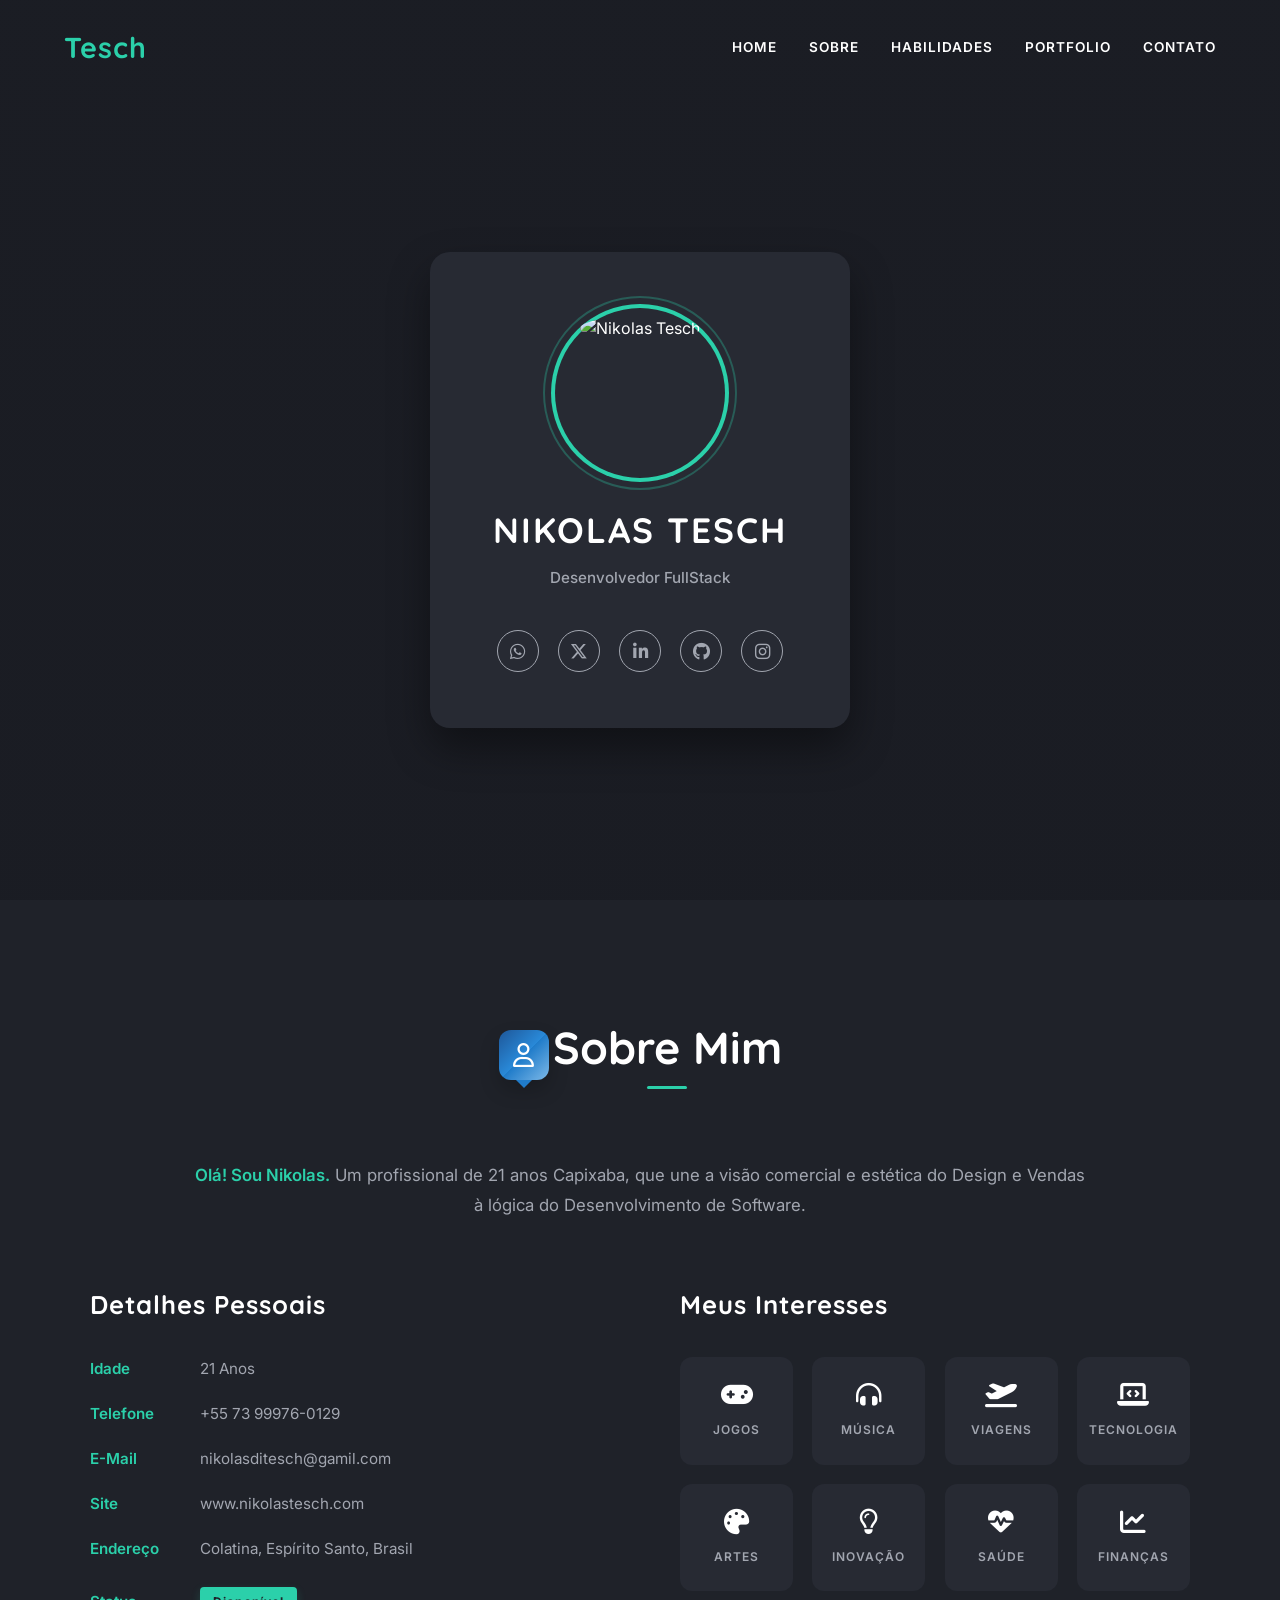
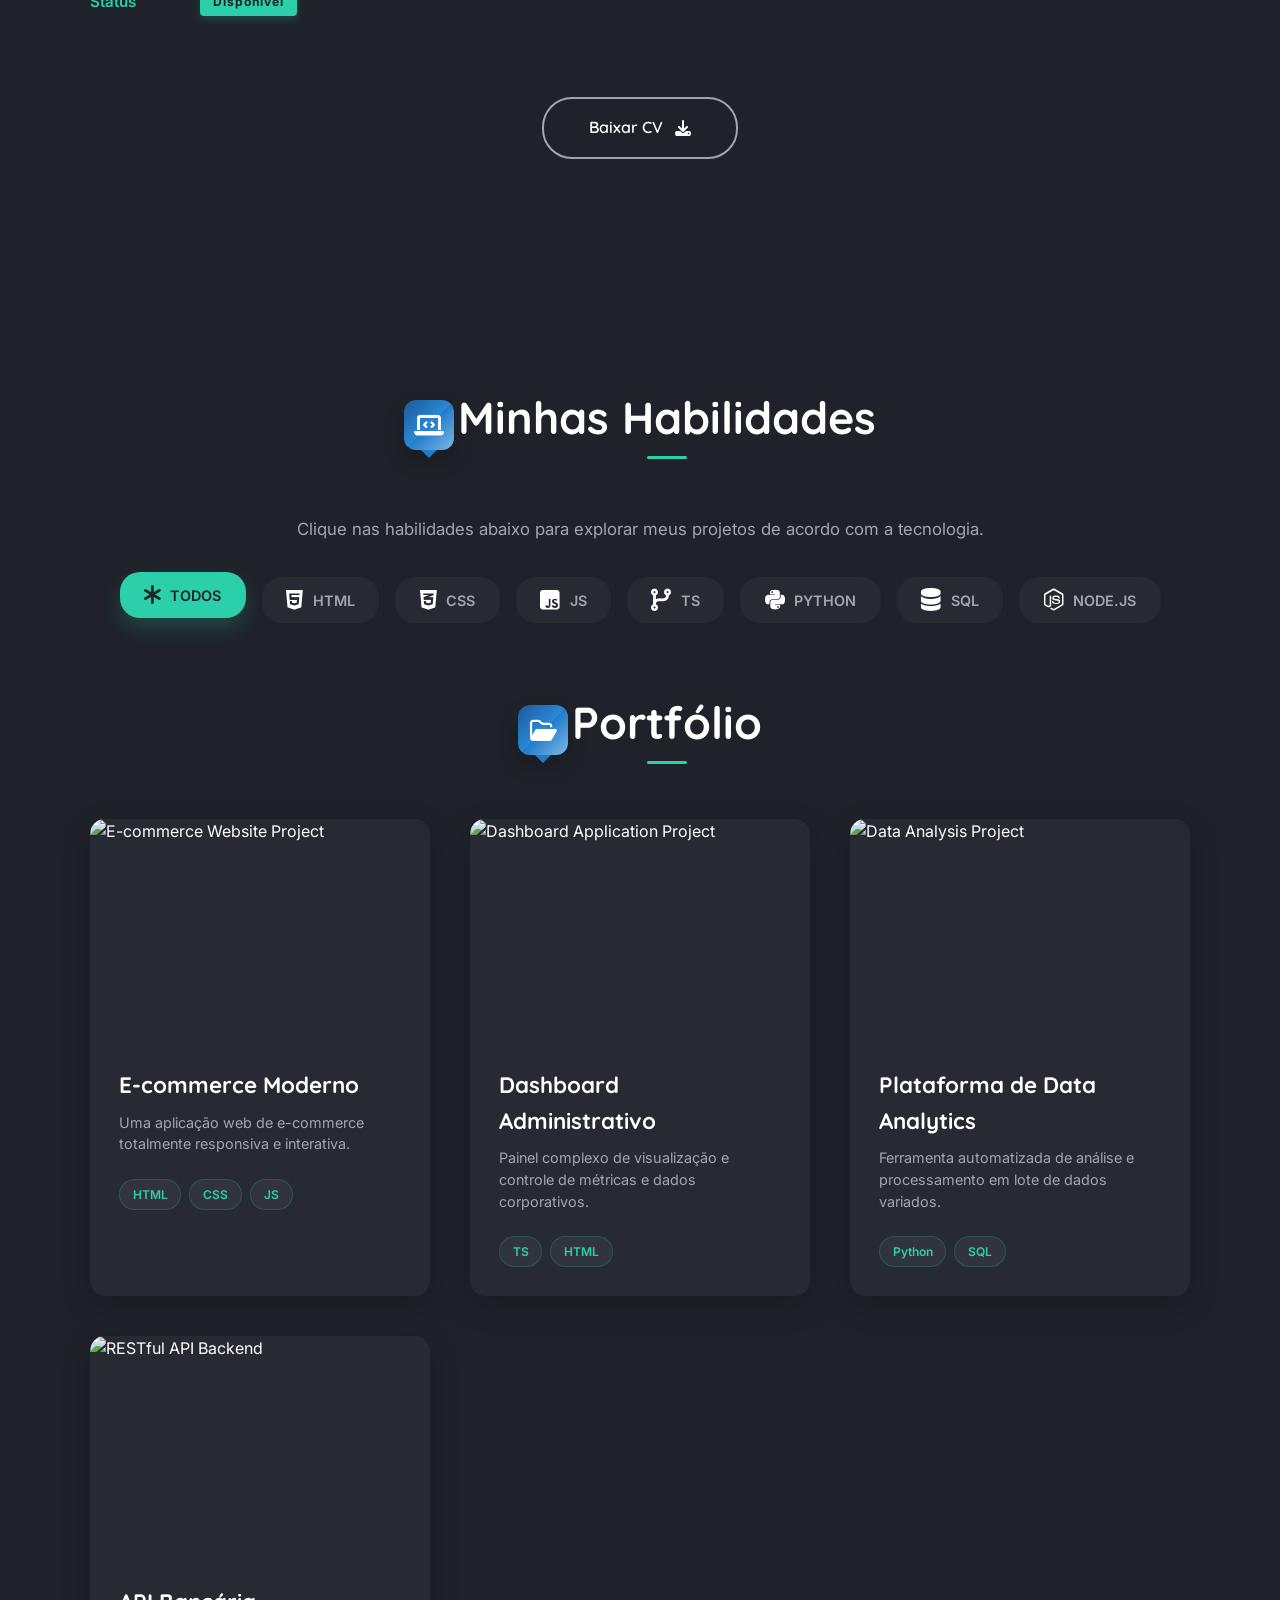
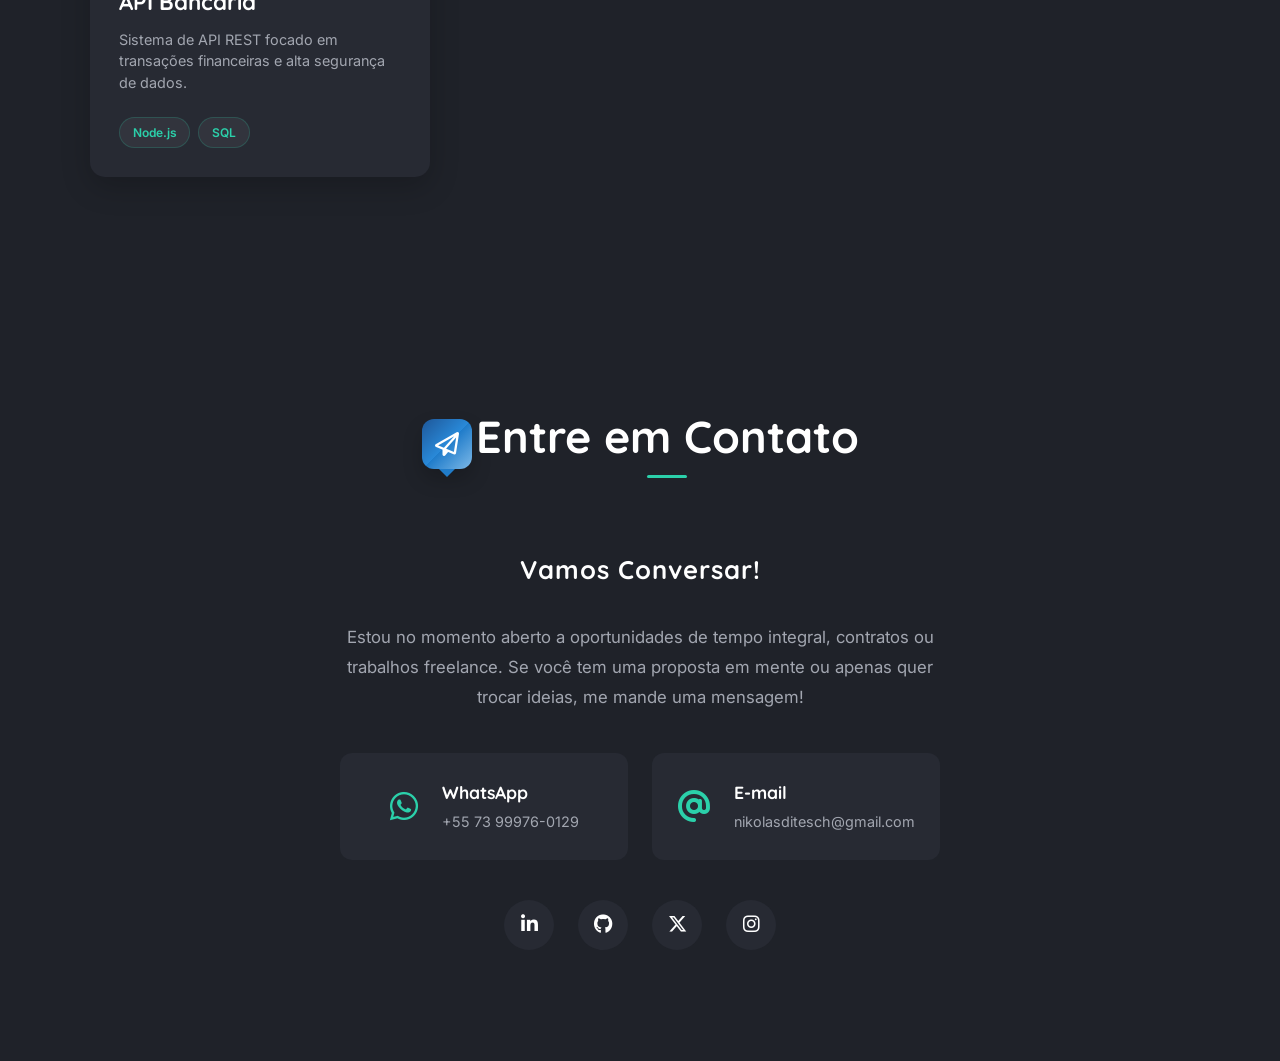
==== index.html @ c227c8dc "Add files via upload" ====
<!DOCTYPE html>
<html lang="pt-BR">
<head>
    <meta charset="UTF-8">
    <meta name="viewport" content="width=device-width, initial-scale=1.0">
    <meta name="description" content="Nikolas Tesch - Desenvolvedor FullStack. Explore meu portfólio, habilidades e informações de contato.">
    <meta name="keywords" content="Nikolas Tesch, Portfólio, Desenvolvedor FullStack, Software Engineer, Web Developer, Front-end, Back-end">
    <meta name="author" content="Nikolas Tesch">
    <meta property="og:title" content="Nikolas Tesch - Portfólio">
    <meta property="og:description" content="Portfólio pessoal de Nikolas Tesch, Desenvolvedor FullStack.">
    <meta property="og:type" content="website">
    <title>Nikolas Tesch - Portfólio</title>
    <!-- Google Fonts: Quicksand para títulos arredondados e Inter para texto corrido -->
    <link rel="preconnect" href="https://fonts.googleapis.com">
    <link rel="preconnect" href="https://fonts.gstatic.com" crossorigin>
    <link href="https://fonts.googleapis.com/css2?family=Inter:wght@300;400;500;600&family=Quicksand:wght@500;600;700&display=swap" rel="stylesheet">
    <!-- FontAwesome para os ícones -->
    <link rel="stylesheet" href="https://cdnjs.cloudflare.com/ajax/libs/font-awesome/6.4.0/css/all.min.css">
    
    <link rel="stylesheet" href="style.css">
</head>
<body>

    <!-- Navegação Superior -->
    <nav class="navbar" id="navbar">
        <a href="#home" class="logo">Tesch</a>
        <ul class="nav-links" id="nav-links">
            <li><a href="#home">Home</a></li>
            <li><a href="#about">Sobre</a></li>
            <li><a href="#skills">Habilidades</a></li>
            <li><a href="#portfolio">Portfolio</a></li>
            <li><a href="#contact">Contato</a></li>
        </ul>
        <div class="mobile-menu-btn" id="mobile-btn" aria-label="Toggle Navigation" aria-expanded="false">
            <i class="fas fa-bars"></i>
        </div>
    </nav>

    <!-- Seção Hero (Cartão de Perfil) -->
    <header class="hero" id="home">
        <div class="profile-card">
            <div class="profile-img-container">
                <!-- Imagem similar à referência -->
                <img src="public/img/perfil.png" alt="Nikolas Tesch" class="profile-img">
            </div>
            <h1 class="profile-name">Nikolas Tesch</h1>
            <p class="profile-title">Desenvolvedor FullStack</p>
            
            <!-- Redes Sociais -->
            <div class="social-links">
                <a href="https://wa.me/5573999760129?text=Ol%C3%A1%20Nikolas!%20Vi%20seu%20portf%C3%B3lio%20e%20gostaria%20de%20conversar%20sobre%20uma%20oportunidade%2Fprojeto." target="_blank" class="social-link" aria-label="WhatsApp"><i class="fab fa-whatsapp" aria-hidden="true"></i></a>
                <a href="https://x.com/Nikolas_DiT" target="_blank" class="social-link" aria-label="Twitter"><i class="fa-brands fa-x-twitter" aria-hidden="true"></i></a>
                <a href="https://www.linkedin.com/in/nikolastesch/" target="_blank" class="social-link" aria-label="LinkedIn"><i class="fab fa-linkedin-in" aria-hidden="true"></i></a>
                <a href="https://github.com/NikolasTesch" target="_blank" class="social-link" aria-label="GitHub"><i class="fab fa-github" aria-hidden="true"></i></a>
                <a href="https://www.instagram.com/nikolas_tesch/" target="_blank" class="social-link" aria-label="Instagram"><i class="fab fa-instagram" aria-hidden="true"></i></a>
            </div>
        </div>
    </header>

    <!-- Seção Sobre Mim -->
    <section class="section" id="about">
        <div class="container">
            
            <!-- Cabeçalho da Seção -->
            <div class="section-header fade-up">
                <div class="section-icon">
                    <i class="far fa-user" aria-hidden="true"></i>
                </div>
                <h2 class="section-title">Sobre Mim</h2>
            </div>
            
            <p class="about-text fade-up">
                <span class="highlight">Olá! Sou Nikolas.</span> Um profissional de 21 anos Capixaba, que une a visão comercial e estética do Design e Vendas à lógica do Desenvolvimento de Software. 
            </p>

            <div class="about-content">
                <!-- Detalhes Pessoais -->
                <div class="personal-details fade-up">
                    <h3 class="sub-heading">Detalhes Pessoais</h3>
                    <ul class="details-list">
                        <li class="detail-item">
                            <span class="detail-label">Idade</span>
                            <span class="detail-value">21 Anos</span>
                        </li>
                        <li class="detail-item">
                            <span class="detail-label">Telefone</span>
                            <span class="detail-value"><a href="tel:+5573999760129">+55 73 99976-0129</a></span>
                        </li>
                        <li class="detail-item">
                            <span class="detail-label">E-mail</span>
                            <span class="detail-value"><a href="mailto:nikolasditesch@gamil.com">nikolasditesch@gamil.com</a></span>
                        </li>
                        <li class="detail-item">
                            <span class="detail-label">Site</span>
                            <span class="detail-value"><a href="https://www.nikolastesch.com" target="_blank">www.nikolastesch.com</a></span>
                        </li>
                        <li class="detail-item">
                            <span class="detail-label">Endereço</span>
                            <span class="detail-value">Colatina, Espírito Santo, Brasil</span>
                        </li>
                        <li class="detail-item" style="margin-top: 5px;">
                            <span class="detail-label">Status</span>
                            <span class="badge">Disponível</span>
                        </li>
                    </ul>
                </div>

                <!-- Interesses -->
                <div class="my-interests fade-up" style="transition-delay: 0.2s;">
                    <h3 class="sub-heading">Meus Interesses</h3>
                    <div class="interests-grid">
                        <div class="interest-item">
                            <i class="fas fa-gamepad" aria-hidden="true"></i>
                            <span>Jogos</span>
                        </div>
                        <div class="interest-item">
                            <i class="fas fa-headphones-alt" aria-hidden="true"></i>
                            <span>Música</span>
                        </div>
                        <div class="interest-item">
                            <i class="fas fa-plane-departure" aria-hidden="true"></i>
                            <span>Viagens</span>
                        </div>
                        <div class="interest-item">
                            <i class="fas fa-laptop-code" aria-hidden="true"></i>
                            <span>Tecnologia</span>
                        </div>
                        <div class="interest-item">
                            <i class="fas fa-palette" aria-hidden="true"></i>
                            <span>Artes</span>
                        </div>
                        <div class="interest-item">
                            <i class="far fa-lightbulb" aria-hidden="true"></i>
                            <span>Inovação</span>
                        </div>
                        <div class="interest-item">
                            <i class="fas fa-heartbeat" aria-hidden="true"></i>
                            <span>Saúde</span>
                        </div>
                        <div class="interest-item">
                            <i class="fas fa-chart-line" aria-hidden="true"></i>
                            <span>Finanças</span>
                        </div>
                    </div>
                </div>
            </div>

            <!-- Botão de Download -->
            <div class="download-btn-container fade-up" style="transition-delay: 0.3s;">
                <a href="public/Currículo - Nikolas Tesch.pdf" download="Currículo - Nikolas Tesch.pdf" class="download-btn" aria-label="Baixar CV">
                    Baixar CV <i class="fas fa-download" aria-hidden="true"></i>
                </a>
            </div>
        </div>
    </section>

    <!-- Seção de Skills -->
    <section class="section" id="skills" style="padding-bottom: 2rem;">
        <div class="container">
            <div class="section-header fade-up" style="margin-bottom: 2.5rem;">
                <div class="section-icon">
                    <i class="fas fa-laptop-code" aria-hidden="true"></i>
                </div>
                <h2 class="section-title">Minhas Habilidades</h2>
            </div>
            
            <p class="about-text fade-up" style="margin-bottom: 2rem;">
                Clique nas habilidades abaixo para explorar meus projetos de acordo com a tecnologia.
            </p>

            <div class="skills-grid fade-up">
                <div class="skill-item active" data-filter="all">
                    <i class="fas fa-asterisk" aria-hidden="true"></i>
                    <span>Todos</span>
                </div>
                <div class="skill-item" data-filter="html">
                    <i class="fab fa-html5" aria-hidden="true"></i>
                    <span>HTML</span>
                </div>
                <div class="skill-item" data-filter="css">
                    <i class="fab fa-css3-alt" aria-hidden="true"></i>
                    <span>CSS</span>
                </div>
                <div class="skill-item" data-filter="js">
                    <i class="fab fa-js-square" aria-hidden="true"></i>
                    <span>JS</span>
                </div>
                <div class="skill-item" data-filter="ts">
                    <i class="fas fa-code-branch" aria-hidden="true"></i>
                    <span>TS</span>
                </div>
                <div class="skill-item" data-filter="python">
                    <i class="fab fa-python" aria-hidden="true"></i>
                    <span>Python</span>
                </div>
                <div class="skill-item" data-filter="sql">
                    <i class="fas fa-database" aria-hidden="true"></i>
                    <span>SQL</span>
                </div>
                <div class="skill-item" data-filter="nodejs">
                    <i class="fab fa-node-js" aria-hidden="true"></i>
                    <span>Node.js</span>
                </div>
            </div>
        </div>
    </section>

    <!-- Seção de Portfolio -->
    <!-- Removido o bg-color-alt e ajustado o padding top para parecarem a mesma seção -->
    <section class="section" id="portfolio" style="padding-top: 2rem;">
        <div class="container">
            <div class="section-header fade-up" style="margin-bottom: 2.5rem;">
                <div class="section-icon">
                    <i class="far fa-folder-open" aria-hidden="true"></i>
                </div>
                <h2 class="section-title">Portfólio</h2>
            </div>
            
            <div class="portfolio-grid fade-up" id="portfolio-grid">
                <!-- Projeto Fictício 1 (HTML, CSS, JS) -->
                <div class="portfolio-item" data-category="html css js">
                    <div class="portfolio-img-wrapper">
                        <img src="https://images.unsplash.com/photo-1498050108023-c5249f4df085?ixlib=rb-4.0.3&auto=format&fit=crop&w=600&q=80" alt="E-commerce Website Project" class="portfolio-img">
                        <div class="portfolio-overlay">
                            <a href="#" class="portfolio-link"><i class="fas fa-link" aria-hidden="true"></i></a>
                        </div>
                    </div>
                    <div class="portfolio-content">
                        <h3 class="portfolio-title">E-commerce Moderno</h3>
                        <p class="portfolio-desc">Uma aplicação web de e-commerce totalmente responsiva e interativa.</p>
                        <div class="portfolio-tags">
                            <span class="p-tag">HTML</span>
                            <span class="p-tag">CSS</span>
                            <span class="p-tag">JS</span>
                        </div>
                    </div>
                </div>

                <!-- Projeto Fictício 2 (React/TS - Usando tag ts) -->
                <div class="portfolio-item" data-category="ts css html">
                    <div class="portfolio-img-wrapper">
                        <img src="https://images.unsplash.com/photo-1555066931-4365d14bab8c?ixlib=rb-4.0.3&auto=format&fit=crop&w=600&q=80" alt="Dashboard Application Project" class="portfolio-img">
                        <div class="portfolio-overlay">
                            <a href="#" class="portfolio-link"><i class="fas fa-link" aria-hidden="true"></i></a>
                        </div>
                    </div>
                    <div class="portfolio-content">
                        <h3 class="portfolio-title">Dashboard Administrativo</h3>
                        <p class="portfolio-desc">Painel complexo de visualização e controle de métricas e dados corporativos.</p>
                        <div class="portfolio-tags">
                            <span class="p-tag">TS</span>
                            <span class="p-tag">HTML</span>
                        </div>
                    </div>
                </div>

                <!-- Projeto Fictício 3 (Python, SQL) -->
                <div class="portfolio-item" data-category="python sql">
                    <div class="portfolio-img-wrapper">
                        <img src="https://images.unsplash.com/photo-1551288049-bebda4e38f71?ixlib=rb-4.0.3&auto=format&fit=crop&w=600&q=80" alt="Data Analysis Project" class="portfolio-img">
                        <div class="portfolio-overlay">
                            <a href="#" class="portfolio-link"><i class="fas fa-link" aria-hidden="true"></i></a>
                        </div>
                    </div>
                    <div class="portfolio-content">
                        <h3 class="portfolio-title">Plataforma de Data Analytics</h3>
                        <p class="portfolio-desc">Ferramenta automatizada de análise e processamento em lote de dados variados.</p>
                        <div class="portfolio-tags">
                            <span class="p-tag">Python</span>
                            <span class="p-tag">SQL</span>
                        </div>
                    </div>
                </div>

                <!-- Projeto Fictício 4 (NodeJS, JS, SQL) -->
                <div class="portfolio-item" data-category="nodejs js sql">
                    <div class="portfolio-img-wrapper">
                        <img src="https://images.unsplash.com/photo-1526045612212-70cb3597663a?ixlib=rb-4.0.3&auto=format&fit=crop&w=600&q=80" alt="RESTful API Backend" class="portfolio-img">
                        <div class="portfolio-overlay">
                            <a href="#" class="portfolio-link"><i class="fas fa-link" aria-hidden="true"></i></a>
                        </div>
                    </div>
                    <div class="portfolio-content">
                        <h3 class="portfolio-title">API Bancária</h3>
                        <p class="portfolio-desc">Sistema de API REST focado em transações financeiras e alta segurança de dados.</p>
                        <div class="portfolio-tags">
                            <span class="p-tag">Node.js</span>
                            <span class="p-tag">SQL</span>
                        </div>
                    </div>
                </div>
            </div>
        </div>
    </section>

    <!-- Seção de Contato -->
    <section class="section" id="contact">
        <div class="container">
            <div class="section-header fade-up">
                <div class="section-icon">
                    <i class="far fa-paper-plane" aria-hidden="true"></i>
                </div>
                <h2 class="section-title">Entre em Contato</h2>
            </div>
            
            <div class="contact-content fade-up">
                <div class="contact-info">
                    <h3 class="sub-heading">Vamos Conversar!</h3>
                    <p class="contact-desc">
                        Estou no momento aberto a oportunidades de tempo integral, contratos ou trabalhos freelance. 
                        Se você tem uma proposta em mente ou apenas quer trocar ideias, me mande uma mensagem!
                    </p>
                    <div class="contact-methods" style="display: grid; grid-template-columns: 1fr 1fr; gap: 1.5rem;">
                        <!-- Link WhatsApp Direto (Troque o número) -->
                        <a href="https://wa.me/5573999760129?text=Ol%C3%A1%20Nikolas!%20Vi%20seu%20portf%C3%B3lio%20e%20gostaria%20de%20conversar%20sobre%20uma%20oportunidade%2Fprojeto." target="_blank" class="contact-card whatsapp">
                            <i class="fab fa-whatsapp" aria-hidden="true"></i>
                            <div>
                                <h4>WhatsApp</h4>
                                <span>+55 73 99976-0129</span>
                            </div>
                        </a>
                        <!-- Link Email Direto -->
                        <a href="mailto:nikolasditesch@gmail.com?subject=Contato%20via%20Portf%C3%B3lio&body=Ol%C3%A1%20Nikolas,%0D%0A%0D%0AGostaria%20de%20discutir%20uma%20poss%C3%ADvel%20colabora%C3%A7%C3%A3o.%0D%0A%0D%0AAtenciosamente," class="contact-card email">
                            <i class="fas fa-at" aria-hidden="true"></i>
                            <div>
                                <h4>E-mail</h4>
                                <span>nikolasditesch@gmail.com</span>
                            </div>
                        </a>
                    </div>
                    
                    <div class="contact-socials">
                        <a href="https://www.linkedin.com/in/nikolastesch/" target="_blank" class="social-btn" aria-label="LinkedIn"><i class="fab fa-linkedin-in" aria-hidden="true"></i></a>
                        <a href="https://github.com/NikolasTesch" target="_blank" class="social-btn" aria-label="GitHub"><i class="fab fa-github" aria-hidden="true"></i></a>
                        <a href="https://x.com/Nikolas_DiT" target="_blank" class="social-btn" aria-label="Twitter"><i class="fa-brands fa-x-twitter" aria-hidden="true"></i></a>
                        <a href="https://www.instagram.com/nikolas_tesch/" target="_blank" class="social-btn" aria-label="Instagram"><i class="fab fa-instagram" aria-hidden="true"></i></a>
                    </div>
                </div>
            </div>
        </div>
    </section>

    <!-- Script de Lógica e Interações -->
    <script src="script.js" defer></script>
</body>
</html>
---- style.css ----
/* Variáveis CSS para a paleta de cores e configurações globais */
:root {
    --bg-color-main: #1f2229; /* Fundo principal escuro */
    --bg-color-alt: #1a1c23; /* Fundo alternativo */
    --card-bg: #272a33; /* Fundo de cards/painéis */
    --accent-color: #2bd0aa; /* Verde água/Turquesa principal */
    --text-primary: #ffffff; /* Texto branco */
    --text-secondary: #a2a6b0; /* Texto cinza claro */
    --font-heading: 'Quicksand', sans-serif;
    --font-body: 'Inter', sans-serif;
    --transition: all 0.3s cubic-bezier(0.25, 0.8, 0.25, 1);
}

/* Reset e Configurações Globais */
* {
    margin: 0;
    padding: 0;
    box-sizing: border-box;
}

html {
    scroll-behavior: smooth;
    font-size: 16px;
}

body {
    font-family: var(--font-body);
    background-color: var(--bg-color-main);
    color: var(--text-primary);
    line-height: 1.6;
    overflow-x: hidden;
}

a {
    text-decoration: none;
    color: inherit;
}

ul {
    list-style: none;
}

/* ---------------- Navbar ---------------- */
.navbar {
    position: fixed;
    top: 0;
    width: 100%;
    padding: 1.5rem 5%;
    display: flex;
    justify-content: space-between;
    align-items: center;
    z-index: 1000;
    transition: var(--transition);
}

.navbar.scrolled {
    background-color: rgba(26, 28, 35, 0.95);
    padding: 1rem 5%;
    box-shadow: 0 4px 20px rgba(0, 0, 0, 0.3);
    backdrop-filter: blur(10px);
    -webkit-backdrop-filter: blur(10px);
}

.logo {
    font-family: var(--font-heading);
    font-size: 1.8rem;
    font-weight: 700;
    color: var(--accent-color);
    letter-spacing: 1px;
    transition: var(--transition);
}

.logo:hover {
    transform: scale(1.05);
    text-shadow: 0 0 10px rgba(43, 208, 170, 0.5);
}

.nav-links {
    display: flex;
    gap: 2rem;
}

.nav-links a {
    font-size: 0.85rem;
    font-weight: 600;
    text-transform: uppercase;
    letter-spacing: 1px;
    color: var(--text-primary);
    transition: var(--transition);
    position: relative;
}

.nav-links a::after {
    content: '';
    position: absolute;
    width: 0;
    height: 2px;
    bottom: -4px;
    left: 0;
    background-color: var(--accent-color);
    transition: var(--transition);
}

.nav-links a:hover {
    color: var(--accent-color);
}

.nav-links a:hover::after {
    width: 100%;
}

.mobile-menu-btn {
    display: none;
    font-size: 1.5rem;
    cursor: pointer;
    color: var(--text-primary);
    transition: var(--transition);
}

/* ---------------- Hero Section ---------------- */
.hero {
    position: relative;
    min-height: 100vh;
    display: flex;
    justify-content: center;
    align-items: center;
    /* Overlay escuro + Imagem de fundo (laptop) */
    background: linear-gradient(rgba(26, 28, 35, 0.85), rgba(26, 28, 35, 0.95)), 
                url('https://images.unsplash.com/photo-1517694712202-14dd9538aa97?ixlib=rb-4.0.3&auto=format&fit=crop&w=1920&q=80') center/cover;
    padding-top: 80px;
}

.profile-card {
    background-color: var(--card-bg);
    border-radius: 20px;
    padding: 3.5rem;
    text-align: center;
    box-shadow: 0 20px 40px rgba(0, 0, 0, 0.4);
    transform: translateY(0);
    transition: var(--transition);
    animation: float 6s ease-in-out infinite;
    max-width: 420px;
    width: 90%;
    position: relative;
    z-index: 2;
}

.profile-card:hover {
    box-shadow: 0 30px 50px rgba(0, 0, 0, 0.5), 0 0 40px rgba(43, 208, 170, 0.15);
}

@keyframes float {
    0% { transform: translateY(0px); }
    50% { transform: translateY(-12px); }
    100% { transform: translateY(0px); }
}

.profile-img-container {
    position: relative;
    width: 170px;
    height: 170px;
    margin: 0 auto 1.5rem;
    border-radius: 50%;
    padding: 8px;
    background: var(--card-bg);
    box-shadow: 0 0 0 4px var(--accent-color);
    transition: var(--transition);
}

/* Círculo externo estilizado */
.profile-img-container::before {
    content: '';
    position: absolute;
    top: -12px; right: -12px; bottom: -12px; left: -12px;
    border-radius: 50%;
    border: 2px solid rgba(43, 208, 170, 0.3);
    z-index: -1;
    transition: var(--transition);
}

.profile-card:hover .profile-img-container {
    box-shadow: 0 0 0 6px var(--accent-color);
}

.profile-card:hover .profile-img-container::before {
    transform: scale(1.08);
    border-color: var(--accent-color);
    box-shadow: 0 0 20px rgba(43, 208, 170, 0.2);
}

.profile-img {
    width: 100%;
    height: 100%;
    object-fit: cover;
    border-radius: 50%;
}

.profile-name {
    font-family: var(--font-heading);
    font-size: 2.2rem;
    font-weight: 700;
    letter-spacing: 2px;
    margin-bottom: 0.5rem;
    text-transform: uppercase;
}

.profile-title {
    color: var(--text-secondary);
    font-size: 0.95rem;
    margin-bottom: 2.5rem;
    font-weight: 500;
}

.social-links {
    display: flex;
    justify-content: center;
    gap: 1.2rem;
}

.social-link {
    display: flex;
    align-items: center;
    justify-content: center;
    width: 42px;
    height: 42px;
    border-radius: 50%;
    border: 1.5px solid var(--text-secondary);
    color: var(--text-secondary);
    font-size: 1.1rem;
    transition: var(--transition);
}

.social-link:hover {
    background-color: var(--accent-color);
    color: var(--bg-color-main);
    border-color: var(--accent-color);
    transform: translateY(-4px);
    box-shadow: 0 8px 15px rgba(43, 208, 170, 0.3);
}

/* ---------------- About Section ---------------- */
.section {
    padding: 7rem 5%;
    background-color: var(--bg-color-main);
}

.container {
    max-width: 1100px;
    margin: 0 auto;
}

.section-header {
    text-align: center;
    margin-bottom: 3.5rem;
}

/* Ícone de Informação (Sobre) com setinha inferior */
.section-icon {
    display: inline-flex;
    align-items: center;
    justify-content: center;
    width: 50px;
    height: 50px;
    /* Gradiente azul do design */
    background: linear-gradient(135deg, #1e5799 0%, #2989d8 50%, #207cca 51%, #7db9e8 100%);
    border-radius: 12px;
    margin-bottom: 1.5rem;
    color: white;
    font-size: 1.5rem;
    box-shadow: 0 10px 20px rgba(0,0,0,0.2);
    position: relative;
}

.section-icon::after {
    content: '';
    position: absolute;
    bottom: -8px;
    left: 50%;
    transform: translateX(-50%);
    width: 0; 
    height: 0; 
    border-left: 8px solid transparent;
    border-right: 8px solid transparent;
    border-top: 8px solid #207cca;
}

.section-title {
    font-family: var(--font-heading);
    font-size: 2.8rem;
    font-weight: 700;
    position: relative;
    display: inline-block;
}

.section-title::after {
    content: '';
    position: absolute;
    width: 40px;
    height: 3px;
    background-color: var(--accent-color);
    bottom: -5px;
    left: 50%;
    transform: translateX(-50%);
    border-radius: 2px;
}

.about-text {
    color: var(--text-secondary);
    text-align: center;
    max-width: 900px;
    margin: 0 auto 4rem;
    font-size: 1.05rem;
    line-height: 1.8;
}

.highlight {
    color: var(--accent-color);
    font-weight: 600;
}

.about-content {
    display: grid;
    grid-template-columns: 1fr 1fr;
    gap: 5rem;
}

.sub-heading {
    font-family: var(--font-heading);
    font-size: 1.6rem;
    margin-bottom: 2rem;
    letter-spacing: 1px;
}

/* Detalhes Pessoais */
.details-list {
    display: flex;
    flex-direction: column;
    gap: 1.3rem;
}

.detail-item {
    display: flex;
    align-items: center;
    transition: var(--transition);
}

.detail-item:hover {
    transform: translateX(5px);
}

.detail-label {
    width: 110px;
    color: var(--accent-color);
    font-weight: 600;
    text-transform: capitalize;
    font-size: 0.95rem;
    flex-shrink: 0;
}

.detail-value {
    color: var(--text-secondary);
    font-size: 0.95rem;
    word-break: break-word;
}

.detail-value a {
    color: inherit;
    text-decoration: none;
    transition: var(--transition);
}

.detail-value a:hover {
    color: var(--accent-color);
}

.badge {
    background-color: var(--accent-color);
    color: var(--bg-color-main);
    padding: 0.3rem 0.8rem;
    border-radius: 4px;
    font-weight: 700;
    font-size: 0.75rem;
    letter-spacing: 1px;
    box-shadow: 0 4px 10px rgba(43, 208, 170, 0.2);
}

/* Grid de Interesses */
.interests-grid {
    display: grid;
    grid-template-columns: repeat(4, 1fr);
    gap: 1.2rem;
}

.interest-item {
    background-color: var(--card-bg);
    padding: 1.5rem 0.5rem;
    border-radius: 12px;
    text-align: center;
    transition: var(--transition);
    cursor: default;
    display: flex;
    flex-direction: column;
    align-items: center;
    gap: 0.8rem;
    border: 1px solid transparent;
}

.interest-item i {
    font-size: 1.6rem;
    color: var(--text-primary);
    transition: var(--transition);
}

.interest-item span {
    font-size: 0.75rem;
    font-weight: 600;
    color: var(--text-secondary);
    text-transform: uppercase;
    letter-spacing: 1px;
    transition: var(--transition);
}

.interest-item:hover {
    transform: translateY(-8px) scale(1.02);
    background-color: var(--accent-color);
    box-shadow: 0 15px 25px rgba(26, 28, 35, 0.4), 0 0 20px rgba(43, 208, 170, 0.3);
    border-color: var(--accent-color);
}

.interest-item:hover i,
.interest-item:hover span {
    color: var(--bg-color-main);
}

/* Botão Download CV */
.download-btn-container {
    text-align: center;
    margin-top: 5rem;
}

.download-btn {
    display: inline-flex;
    align-items: center;
    gap: 0.8rem;
    padding: 1rem 2.8rem;
    background: transparent;
    border: 2px solid var(--text-secondary);
    color: var(--text-primary);
    border-radius: 30px;
    font-family: var(--font-heading);
    font-weight: 600;
    font-size: 1rem;
    cursor: pointer;
    transition: var(--transition);
    position: relative;
    overflow: hidden;
    z-index: 1;
}

.download-btn::after {
    content: '';
    position: absolute;
    top: 0;
    left: 0;
    width: 0;
    height: 100%;
    background-color: var(--accent-color);
    transition: var(--transition);
    z-index: -1;
}

.download-btn:hover {
    border-color: var(--accent-color);
    color: var(--bg-color-main);
    box-shadow: 0 10px 20px rgba(43, 208, 170, 0.2);
}

.download-btn:hover::after {
    width: 100%;
}

/* ---------------- Skills Section ---------------- */
.skills-grid {
    display: flex;
    flex-wrap: wrap;
    align-items: center;
    justify-content: center;
    gap: 1rem;
    margin-top: 1.5rem;
}

.skill-item {
    background-color: var(--card-bg);
    padding: 0.6rem 1.4rem;
    border-radius: 20px;
    display: flex;
    align-items: center;
    gap: 0.6rem;
    cursor: pointer;
    transition: var(--transition);
    border: 2px solid transparent;
}

.skill-item i {
    font-size: 1.4rem;
    color: var(--text-primary);
    transition: var(--transition);
}

.skill-item span {
    font-size: 0.9rem;
    font-weight: 600;
    color: var(--text-secondary);
    transition: var(--transition);
    text-transform: uppercase;
}

.skill-item:hover,
.skill-item.active {
    background-color: var(--accent-color);
    box-shadow: 0 10px 20px rgba(43, 208, 170, 0.2);
    transform: translateY(-5px);
}

.skill-item:hover i,
.skill-item:hover span,
.skill-item.active i,
.skill-item.active span {
    color: var(--bg-color-main);
}

/* ---------------- Portfolio Section ---------------- */
.portfolio-grid {
    display: grid;
    grid-template-columns: repeat(auto-fill, minmax(300px, 1fr));
    gap: 2.5rem;
    margin-top: 2rem;
}

.portfolio-item {
    background-color: var(--card-bg);
    border-radius: 15px;
    overflow: hidden;
    box-shadow: 0 10px 30px rgba(0,0,0,0.2);
    transition: var(--transition);
    /* For filter animation */
    /* opacity: 1; transform: scale(1); are defaults */
}

.portfolio-item.hide {
    display: none;
}

.portfolio-item:hover {
    transform: translateY(-10px);
    box-shadow: 0 20px 40px rgba(0,0,0,0.4);
}

.portfolio-img-wrapper {
    position: relative;
    width: 100%;
    height: 220px;
    overflow: hidden;
}

.portfolio-img {
    width: 100%;
    height: 100%;
    object-fit: cover;
    transition: transform 0.6s ease;
}

.portfolio-item:hover .portfolio-img {
    transform: scale(1.1);
}

.portfolio-overlay {
    position: absolute;
    top: 0; left: 0; right: 0; bottom: 0;
    background-color: rgba(43, 208, 170, 0.85);
    display: flex;
    justify-content: center;
    align-items: center;
    opacity: 0;
    transition: opacity 0.4s ease;
}

.portfolio-item:hover .portfolio-overlay {
    opacity: 1;
}

.portfolio-link {
    width: 50px;
    height: 50px;
    background-color: var(--bg-color-main);
    color: var(--accent-color);
    border-radius: 50%;
    display: flex;
    justify-content: center;
    align-items: center;
    font-size: 1.2rem;
    transform: translateY(20px);
    transition: transform 0.4s ease, background-color 0.3s ease, color 0.3s ease;
}

.portfolio-item:hover .portfolio-link {
    transform: translateY(0);
}

.portfolio-link:hover {
    background-color: #fff;
    color: var(--bg-color-main);
}

.portfolio-content {
    padding: 1.8rem;
}

.portfolio-title {
    font-family: var(--font-heading);
    font-size: 1.4rem;
    margin-bottom: 0.5rem;
    color: var(--text-primary);
}

.portfolio-desc {
    color: var(--text-secondary);
    font-size: 0.9rem;
    margin-bottom: 1.5rem;
    line-height: 1.5;
}

.portfolio-tags {
    display: flex;
    flex-wrap: wrap;
    gap: 0.5rem;
}

.p-tag {
    background-color: rgba(255,255,255,0.05);
    color: var(--accent-color);
    font-size: 0.75rem;
    font-weight: 600;
    padding: 0.3rem 0.8rem;
    border-radius: 20px;
    border: 1px solid rgba(43, 208, 170, 0.2);
}

/* ---------------- Contact Section ---------------- */
.contact-content {
    display: flex;
    justify-content: center;
    margin-top: 2rem;
}

.contact-info {
    width: 100%;
    max-width: 600px;
    text-align: center;
}

.contact-desc {
    color: var(--text-secondary);
    margin-bottom: 2.5rem;
    font-size: 1.05rem;
    line-height: 1.8;
}

.contact-methods {
    display: flex;
    flex-direction: column;
    gap: 1.5rem;
}

.contact-card {
    display: flex;
    align-items: center;
    justify-content: center;
    gap: 1.5rem;
    padding: 1.5rem;
    background-color: var(--card-bg);
    border-radius: 12px;
    transition: var(--transition);
    border: 1px solid transparent;
    text-align: left;
}

.contact-card i {
    font-size: 2rem;
    color: var(--accent-color);
    transition: var(--transition);
}

.contact-card h4 {
    font-family: var(--font-heading);
    font-size: 1.1rem;
    margin-bottom: 0.2rem;
    color: var(--text-primary);
}

.contact-card span {
    color: var(--text-secondary);
    font-size: 0.9rem;
    transition: var(--transition);
}

.contact-card:hover {
    transform: translateY(-5px);
    border-color: var(--accent-color);
    box-shadow: 0 10px 25px rgba(0,0,0,0.3);
}

.contact-card:hover.whatsapp i {
    color: #25D366; /* Cor do WhatsApp no hover */
}

.contact-card:hover.email i {
    color: #EA4335; /* Cor do Email/Google no hover */
}

.contact-card:hover span {
    color: var(--accent-color);
}

/* Redes Sociais no Contato */
.contact-socials {
    display: flex;
    justify-content: center;
    gap: 1.5rem;
    margin-top: 2.5rem;
}

.social-btn {
    width: 50px;
    height: 50px;
    border-radius: 50%;
    background-color: var(--card-bg);
    display: flex;
    justify-content: center;
    align-items: center;
    color: var(--text-primary);
    font-size: 1.2rem;
    transition: var(--transition);
    border: 1px solid transparent;
}

.social-btn:hover {
    background-color: var(--accent-color);
    color: var(--bg-color-main);
    transform: translateY(-5px);
    box-shadow: 0 10px 20px rgba(43, 208, 170, 0.3);
}

/* Animações CSS p/ Interseções (Scroll) */
.fade-up {
    opacity: 0;
    transform: translateY(40px);
    transition: opacity 0.8s ease-out, transform 0.8s ease-out;
    will-change: opacity, transform;
}

.fade-up.visible {
    opacity: 1;
    transform: translateY(0);
}

/* ---------------- Media Queries (Responsividade) ---------------- */
@media (max-width: 992px) {
    .about-content {
        gap: 3rem;
    }
    .interests-grid {
        grid-template-columns: repeat(4, 1fr);
    }
}

@media (max-width: 768px) {
    .nav-links {
        position: fixed;
        top: 0;
        right: -100%;
        width: 250px;
        height: 100vh;
        background-color: rgba(26, 28, 35, 0.98);
        backdrop-filter: blur(10px);
        flex-direction: column;
        justify-content: center;
        align-items: center;
        transition: var(--transition);
        box-shadow: -5px 0 20px rgba(0,0,0,0.5);
    }

    .nav-links.active {
        right: 0;
    }

    .mobile-menu-btn {
        display: block;
        z-index: 1001;
    }
    .mobile-menu-btn:hover {
        color: var(--accent-color);
    }

    .about-content {
        grid-template-columns: 1fr;
    }

    .interests-grid {
        grid-template-columns: repeat(4, 1fr);
    }
    
    .section-title {
        font-size: 2.3rem;
    }
    
    .profile-name {
        font-size: 1.8rem;
    }
    
    .profile-card {
        padding: 2.5rem 1.5rem;
    }
}

@media (max-width: 576px) {
    .interests-grid {
        grid-template-columns: repeat(2, 1fr);
    }
    
    .detail-label {
        width: 90px;
    }
    
    .contact-methods {
        grid-template-columns: 1fr !important;
    }
}
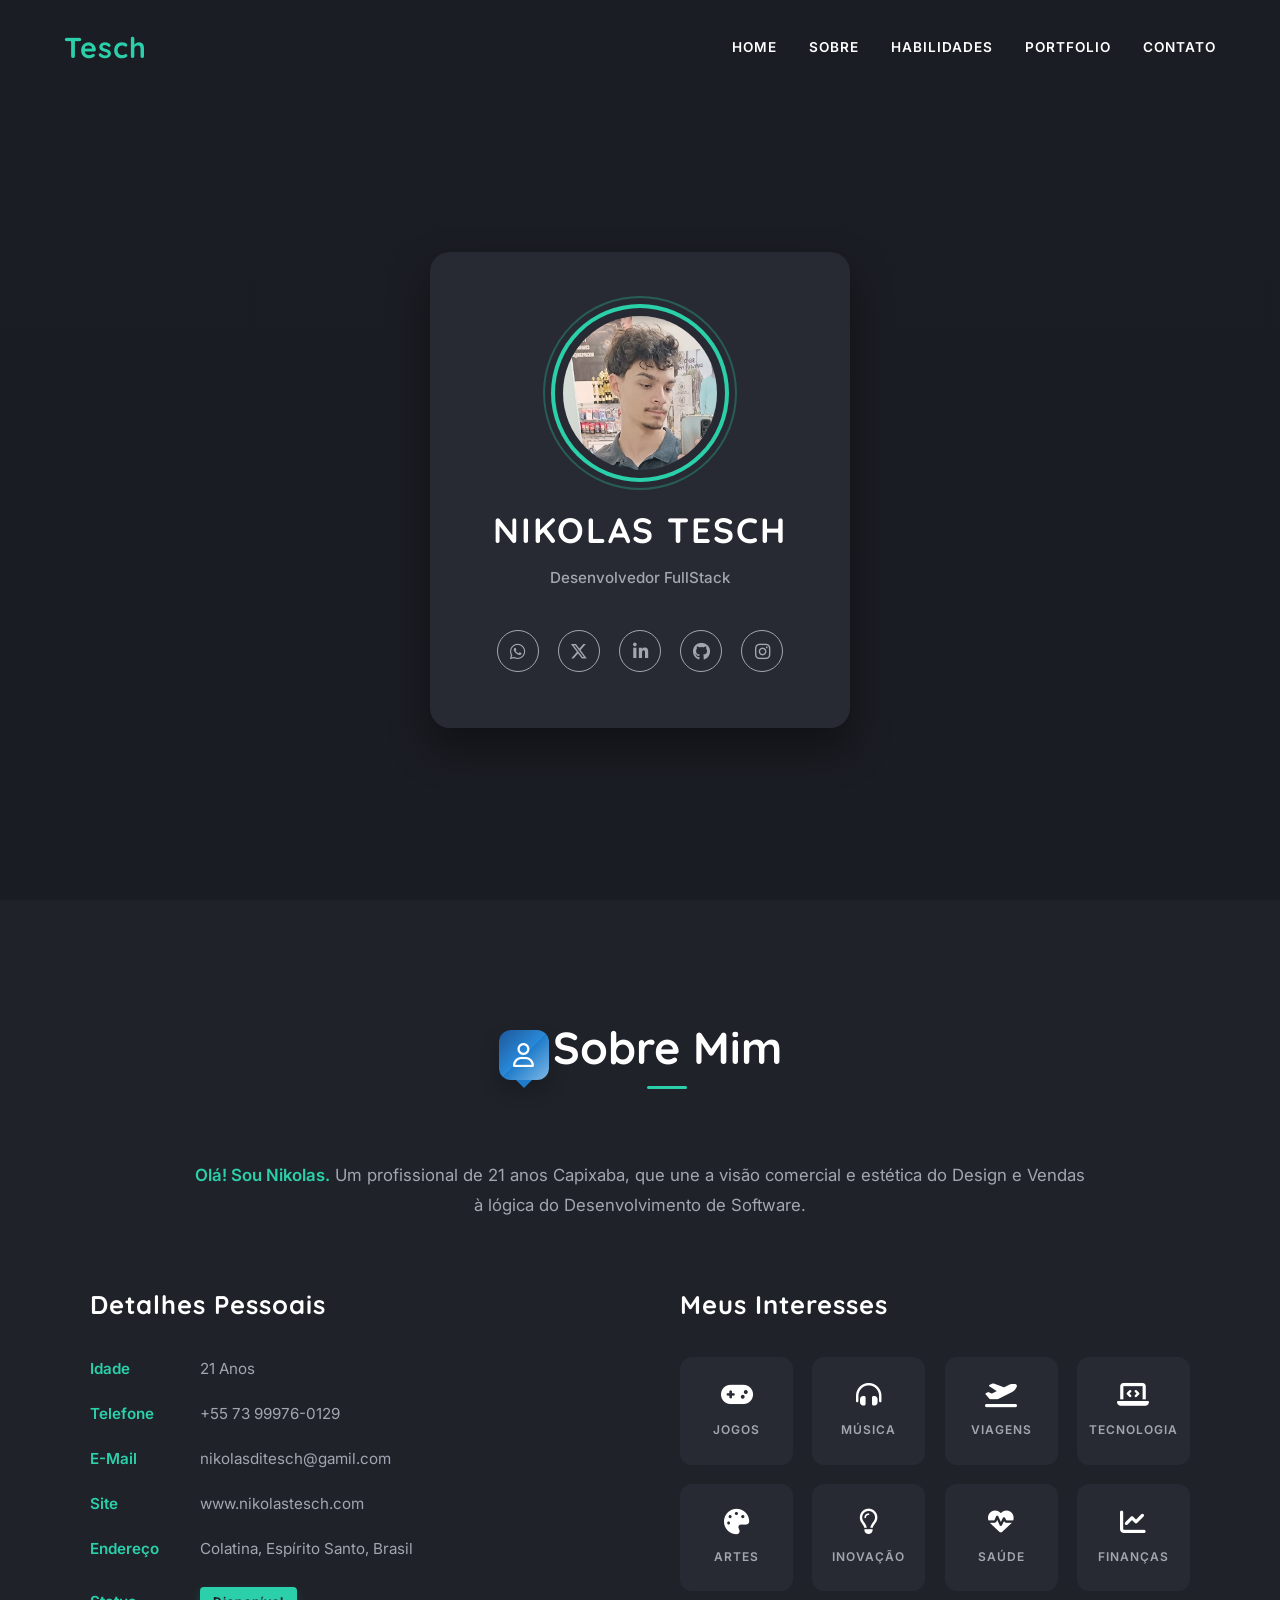
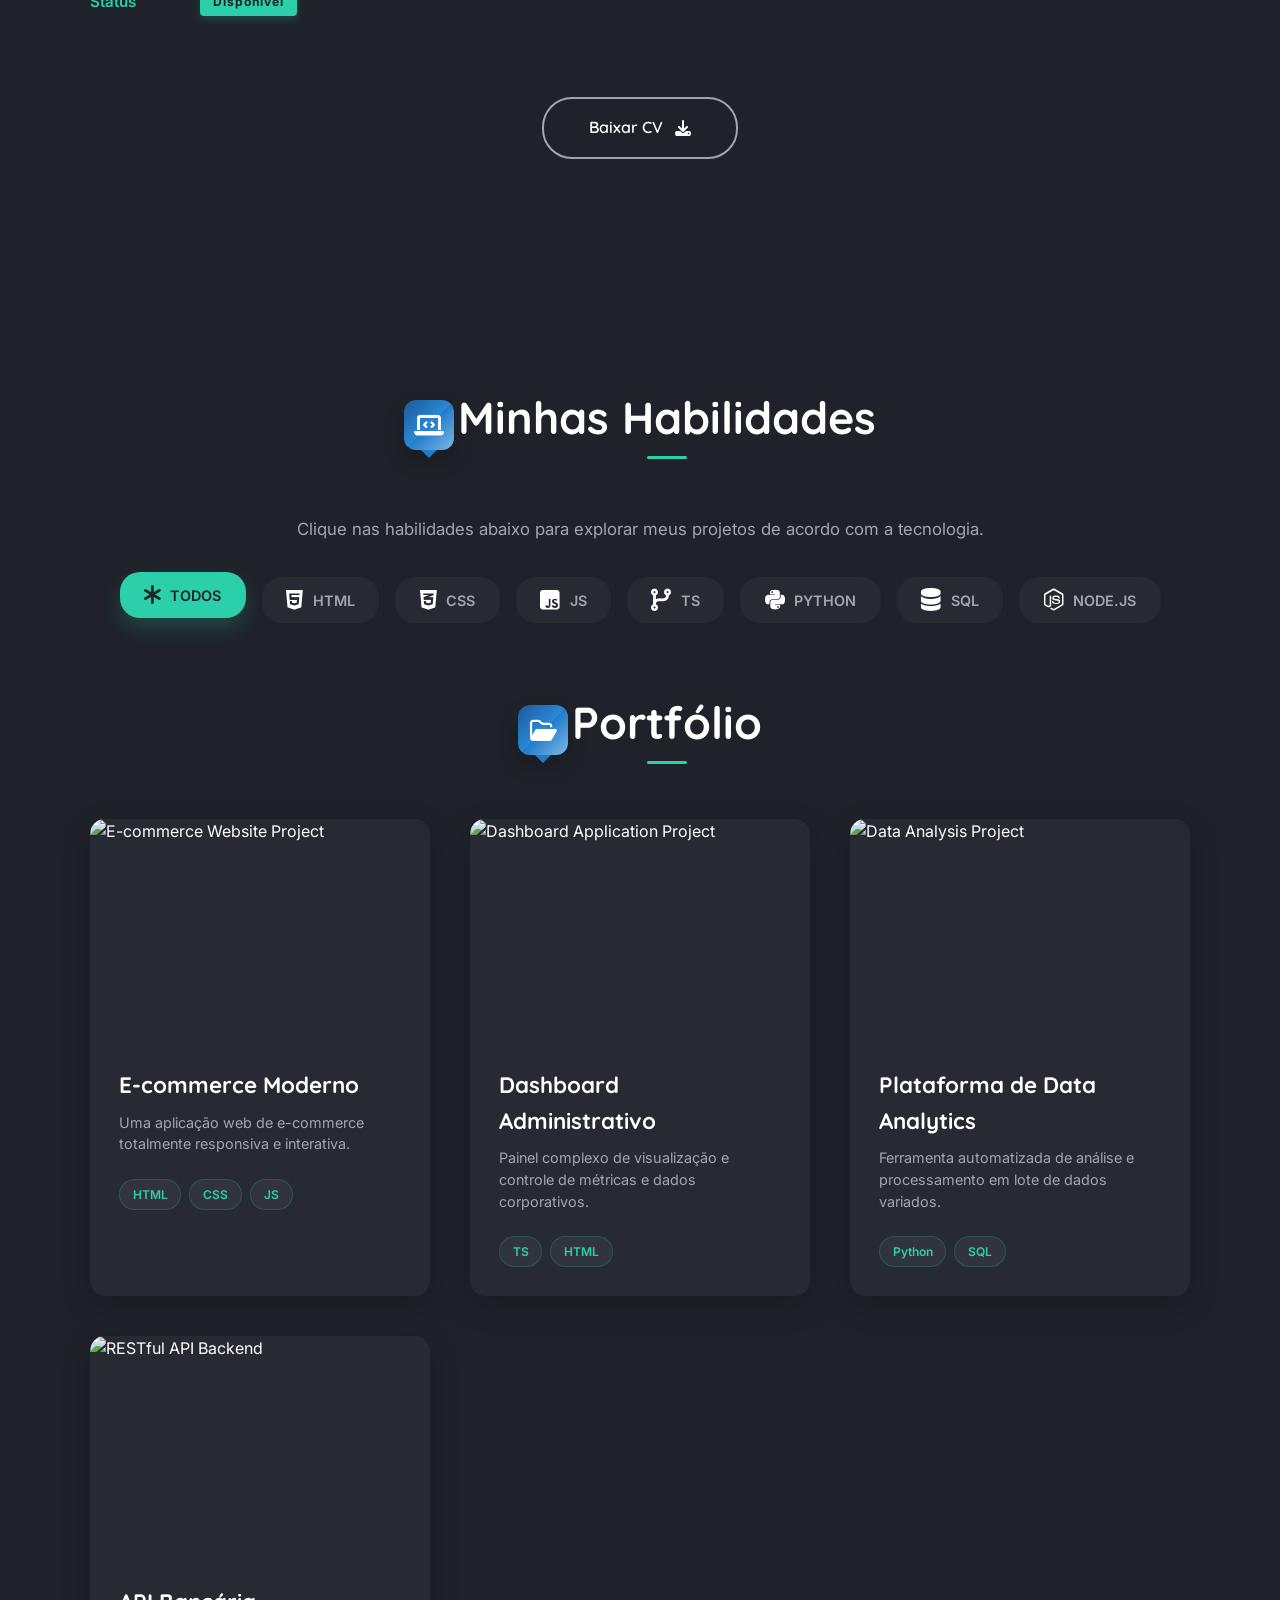
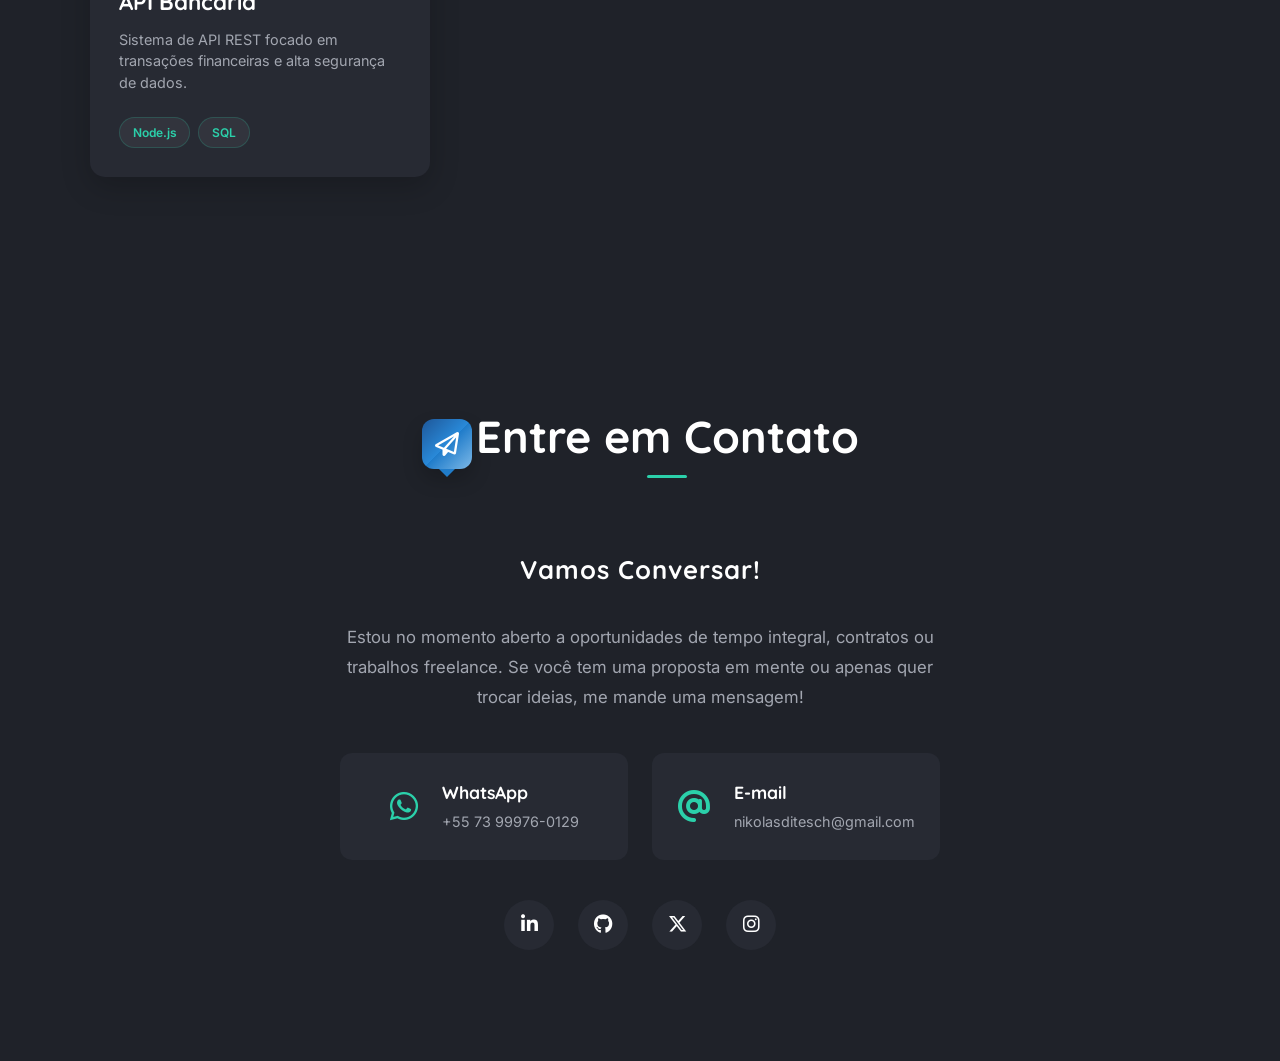
==== commit d87cccee: "chore: rename" ====
--- a/index.html
+++ b/index.html
@@ -41,7 +41,7 @@
         <div class="profile-card">
             <div class="profile-img-container">
                 <!-- Imagem similar à referência -->
-                <img src="public/img/perfil.png" alt="Nikolas Tesch" class="profile-img">
+                <img src="assets/img/perfil.png" alt="Nikolas Tesch" class="profile-img">
             </div>
             <h1 class="profile-name">Nikolas Tesch</h1>
             <p class="profile-title">Desenvolvedor FullStack</p>
@@ -147,7 +147,7 @@
 
             <!-- Botão de Download -->
             <div class="download-btn-container fade-up" style="transition-delay: 0.3s;">
-                <a href="public/Currículo - Nikolas Tesch.pdf" download="Currículo - Nikolas Tesch.pdf" class="download-btn" aria-label="Baixar CV">
+                <a href="assets/Currículo - Nikolas Tesch.pdf" download="Currículo - Nikolas Tesch.pdf" class="download-btn" aria-label="Baixar CV">
                     Baixar CV <i class="fas fa-download" aria-hidden="true"></i>
                 </a>
             </div>
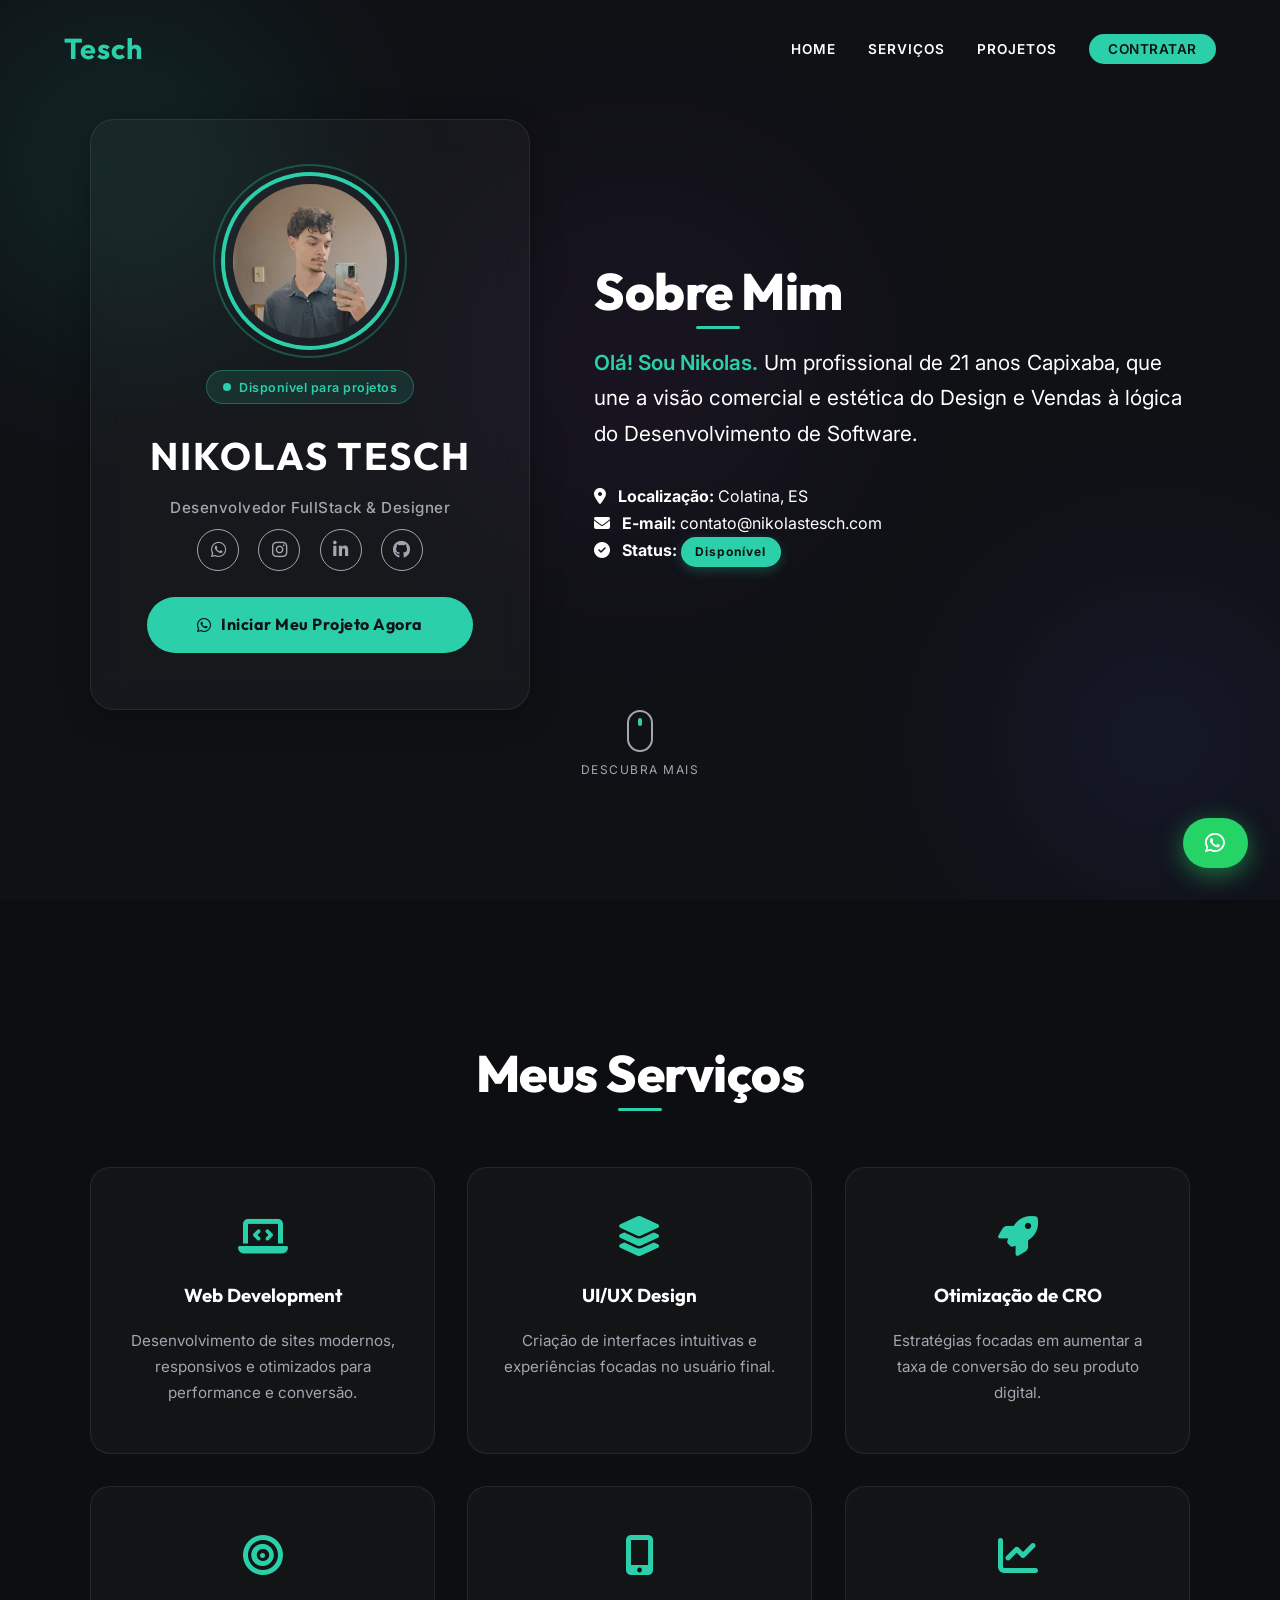
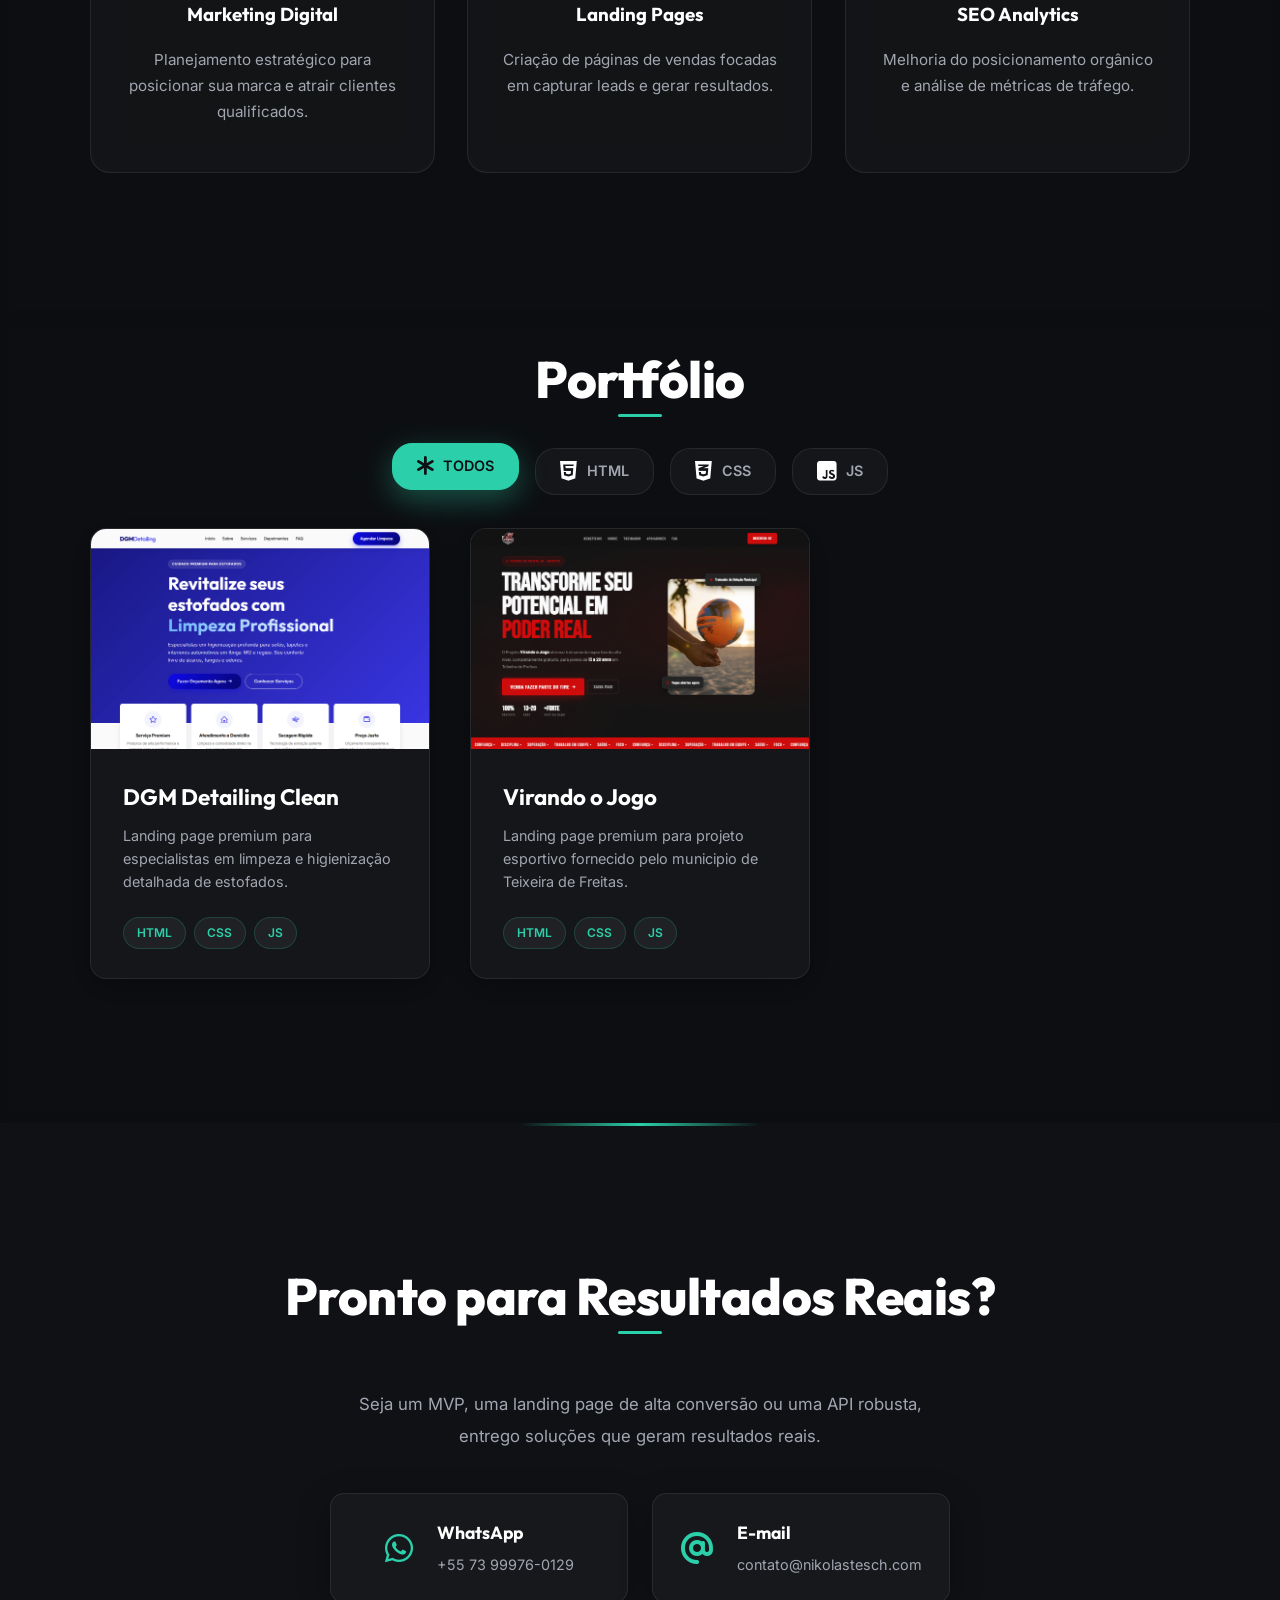
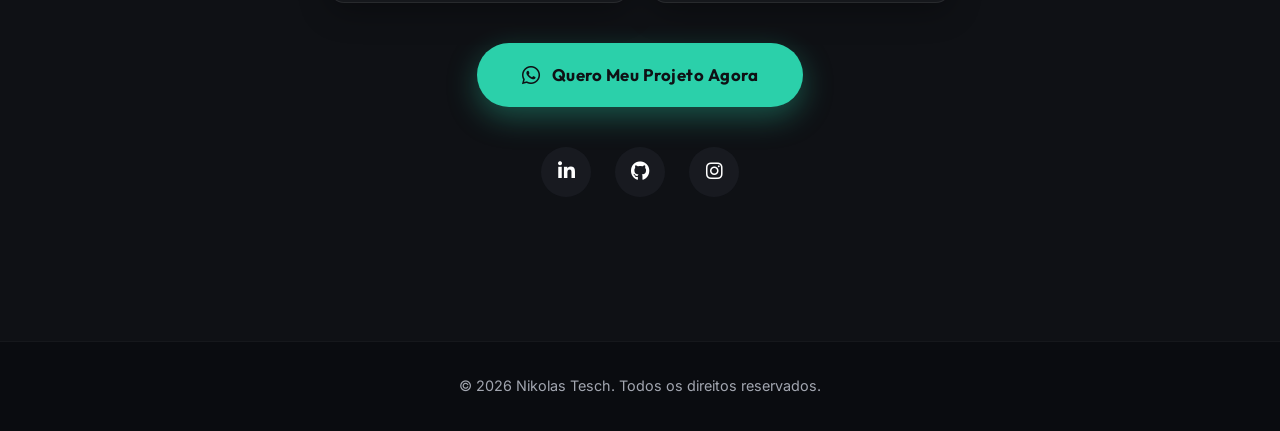
==== commit 3e02b870: "Feat: full refact style" ====
--- a/index.html
+++ b/index.html
@@ -10,164 +10,177 @@
     <meta property="og:description" content="Portfólio pessoal de Nikolas Tesch, Desenvolvedor FullStack.">
     <meta property="og:type" content="website">
     <title>Nikolas Tesch - Portfólio</title>
-    <!-- Google Fonts: Quicksand para títulos arredondados e Inter para texto corrido -->
     <link rel="preconnect" href="https://fonts.googleapis.com">
     <link rel="preconnect" href="https://fonts.gstatic.com" crossorigin>
-    <link href="https://fonts.googleapis.com/css2?family=Inter:wght@300;400;500;600&family=Quicksand:wght@500;600;700&display=swap" rel="stylesheet">
-    <!-- FontAwesome para os ícones -->
+    <link href="https://fonts.googleapis.com/css2?family=Inter:wght@300;400;500;600;700&family=Outfit:wght@400;500;600;700;800&display=swap" rel="stylesheet">
     <link rel="stylesheet" href="https://cdnjs.cloudflare.com/ajax/libs/font-awesome/6.4.0/css/all.min.css">
-    
+    <link rel="icon" type="image/svg+xml" href="data:image/svg+xml,<svg xmlns='http://www.w3.org/2000/svg' viewBox='0 0 100 100'><rect width='100' height='100' rx='20' fill='%232bd0aa'/><text x='50%' y='50%' dominant-baseline='central' text-anchor='middle' font-family='Outfit, sans-serif' font-size='60' font-weight='800' fill='%231a1c23'>T</text></svg>">
     <link rel="stylesheet" href="style.css">
 </head>
 <body>
-
-    <!-- Navegação Superior -->
+    <!-- ===== ELEMENTOS DE FUNDO (GLASSMORPHISM) ===== -->
+    <div class="bg-blobs" aria-hidden="true">
+        <div class="blob blob-1"></div>
+        <div class="blob blob-2"></div>
+        <div class="blob blob-3"></div>
+    </div>
+
+    <!-- ===== BOTÃO WHATSAPP FLUTUANTE (Sticky) ===== -->
+    <a href="https://wa.me/5573999760129?text=Ol%C3%A1%20Nikolas!%20Vi%20seu%20portf%C3%B3lio%20e%20gostaria%20de%20conversar%20sobre%20uma%20oportunidade%2Fprojeto."
+       target="_blank"
+       class="whatsapp-fab"
+       aria-label="Falar no WhatsApp">
+        <i class="fab fa-whatsapp" aria-hidden="true"></i>
+    </a>
+
+    <!-- ===== NAVBAR ===== -->
     <nav class="navbar" id="navbar">
         <a href="#home" class="logo">Tesch</a>
         <ul class="nav-links" id="nav-links">
             <li><a href="#home">Home</a></li>
-            <li><a href="#about">Sobre</a></li>
-            <li><a href="#skills">Habilidades</a></li>
-            <li><a href="#portfolio">Portfolio</a></li>
-            <li><a href="#contact">Contato</a></li>
+            <li><a href="#services">Serviços</a></li>
+            <li><a href="#portfolio">Projetos</a></li>
+            <li><a href="#contact" class="nav-cta-link">Contratar</a></li>
         </ul>
         <div class="mobile-menu-btn" id="mobile-btn" aria-label="Toggle Navigation" aria-expanded="false">
             <i class="fas fa-bars"></i>
         </div>
     </nav>
 
-    <!-- Seção Hero (Cartão de Perfil) -->
+    <!-- ===== HERO / INTRO SECTION ===== -->
     <header class="hero" id="home">
-        <div class="profile-card">
-            <div class="profile-img-container">
-                <!-- Imagem similar à referência -->
-                <img src="assets/img/perfil.png" alt="Nikolas Tesch" class="profile-img">
-            </div>
-            <h1 class="profile-name">Nikolas Tesch</h1>
-            <p class="profile-title">Desenvolvedor FullStack</p>
-            
-            <!-- Redes Sociais -->
-            <div class="social-links">
-                <a href="https://wa.me/5573999760129?text=Ol%C3%A1%20Nikolas!%20Vi%20seu%20portf%C3%B3lio%20e%20gostaria%20de%20conversar%20sobre%20uma%20oportunidade%2Fprojeto." target="_blank" class="social-link" aria-label="WhatsApp"><i class="fab fa-whatsapp" aria-hidden="true"></i></a>
-                <a href="https://x.com/Nikolas_DiT" target="_blank" class="social-link" aria-label="Twitter"><i class="fa-brands fa-x-twitter" aria-hidden="true"></i></a>
-                <a href="https://www.linkedin.com/in/nikolastesch/" target="_blank" class="social-link" aria-label="LinkedIn"><i class="fab fa-linkedin-in" aria-hidden="true"></i></a>
-                <a href="https://github.com/NikolasTesch" target="_blank" class="social-link" aria-label="GitHub"><i class="fab fa-github" aria-hidden="true"></i></a>
-                <a href="https://www.instagram.com/nikolas_tesch/" target="_blank" class="social-link" aria-label="Instagram"><i class="fab fa-instagram" aria-hidden="true"></i></a>
-            </div>
+        <div class="container intro-container">
+            <div class="intro-grid">
+                <!-- Card de Perfil (Esquerda) -->
+                <div class="profile-card fade-up">
+                    <div class="profile-img-container">
+                        <img src="assets/img/perfil.png" alt="Nikolas Tesch" class="profile-img">
+                    </div>
+
+                    <div class="availability-badge">
+                        <span class="avail-dot"></span>
+                        Disponível para projetos
+                    </div>
+
+                    <h1 class="profile-name">Nikolas Tesch</h1>
+                    <p class="profile-title">Desenvolvedor FullStack &amp; Designer</p>
+
+                    <div class="social-links">
+                        <a href="https://wa.me/5573999760129?text=Ol%C3%A1%20Nikolas!%20Vi%20seu%20portf%C3%B3lio%20e%20gostaria%20de%20conversar%20sobre%20uma%20oportunidade%2Fprojeto." target="_blank" class="social-link" aria-label="WhatsApp"><i class="fab fa-whatsapp" aria-hidden="true"></i></a>
+                        <a href="https://www.instagram.com/nikolas_tesch/" target="_blank" class="social-link" aria-label="Instagram"><i class="fab fa-instagram" aria-hidden="true"></i></a>
+                        <a href="https://www.linkedin.com/in/nikolastesch/" target="_blank" class="social-link" aria-label="LinkedIn"><i class="fab fa-linkedin-in" aria-hidden="true"></i></a>
+                        <a href="https://github.com/NikolasTesch" target="_blank" class="social-link" aria-label="GitHub"><i class="fab fa-github" aria-hidden="true"></i></a>
+                    </div>
+
+                    <a href="https://wa.me/5573999760129?text=Ol%C3%A1%20Nikolas!%20Quero%20iniciar%20um%20projeto%20com%20voc%C3%AA." target="_blank" class="hero-cta cta-pulse" id="hero-cta-btn" style="width: 100%; justify-content: center;">
+                        <i class="fab fa-whatsapp" aria-hidden="true"></i>
+                        Iniciar Meu Projeto Agora
+                    </a>
+                </div>
+
+                <!-- Informações Sobre (Direita) -->
+                <div class="intro-about fade-up" style="transition-delay: 0.2s;">
+                    <h2 class="section-title" style="text-align: left; margin-bottom: 1.5rem;">Sobre Mim</h2>
+                    <p class="about-text-content" style="font-size: 1.3rem;">
+                        <span class="highlight">Olá! Sou Nikolas.</span> Um profissional de 21 anos Capixaba, que une a visão comercial e estética do Design e Vendas à lógica do Desenvolvimento de Software.
+                    </p>
+                    
+                    <div class="personal-details-mini" style="margin-top: 2rem;">
+                        <ul class="details-list-mini">
+                            <li><strong><i class="fas fa-map-marker-alt" style="margin-right: 8px;"></i> Localização:</strong> Colatina, ES</li>
+                            <li><strong><i class="fas fa-envelope" style="margin-right: 8px;"></i> E-mail:</strong> contato@nikolastesch.com</li>
+                            <li><strong><i class="fas fa-check-circle" style="margin-right: 8px;"></i> Status:</strong> <span class="badge">Disponível</span></li>
+                        </ul>
+                    </div>
+
+                    <!-- Stats de prova social inline -->
+                    <!-- <div class="intro-trust-stats">
+                        <div class="trust-stat">
+                            <strong>+20</strong>
+                            <span>Projetos entregues</span>
+                        </div>
+                        <div class="trust-stat-divider"></div>
+                        <div class="trust-stat">
+                            <strong>3+</strong>
+                            <span>Anos de experiência</span>
+                        </div>
+                        <div class="trust-stat-divider"></div>
+                        <div class="trust-stat">
+                            <strong>100%</strong>
+                            <span>Satisfação garantida</span>
+                        </div>
+                    </div> -->
+
+                </div>
+            </div>
+        </div>
+
+        <!-- Indicador de Scroll animado -->
+        <div class="scroll-indicator" aria-hidden="true">
+            <div class="scroll-mouse">
+                <div class="scroll-wheel"></div>
+            </div>
+            <span>Descubra mais</span>
         </div>
     </header>
 
-    <!-- Seção Sobre Mim -->
-    <section class="section" id="about">
+    <!-- ===== SERVIÇOS ===== -->
+    <section class="section bg-alt" id="services">
         <div class="container">
-            
-            <!-- Cabeçalho da Seção -->
             <div class="section-header fade-up">
-                <div class="section-icon">
-                    <i class="far fa-user" aria-hidden="true"></i>
-                </div>
-                <h2 class="section-title">Sobre Mim</h2>
-            </div>
-            
-            <p class="about-text fade-up">
-                <span class="highlight">Olá! Sou Nikolas.</span> Um profissional de 21 anos Capixaba, que une a visão comercial e estética do Design e Vendas à lógica do Desenvolvimento de Software. 
-            </p>
-
-            <div class="about-content">
-                <!-- Detalhes Pessoais -->
-                <div class="personal-details fade-up">
-                    <h3 class="sub-heading">Detalhes Pessoais</h3>
-                    <ul class="details-list">
-                        <li class="detail-item">
-                            <span class="detail-label">Idade</span>
-                            <span class="detail-value">21 Anos</span>
-                        </li>
-                        <li class="detail-item">
-                            <span class="detail-label">Telefone</span>
-                            <span class="detail-value"><a href="tel:+5573999760129">+55 73 99976-0129</a></span>
-                        </li>
-                        <li class="detail-item">
-                            <span class="detail-label">E-mail</span>
-                            <span class="detail-value"><a href="mailto:nikolasditesch@gamil.com">nikolasditesch@gamil.com</a></span>
-                        </li>
-                        <li class="detail-item">
-                            <span class="detail-label">Site</span>
-                            <span class="detail-value"><a href="https://www.nikolastesch.com" target="_blank">www.nikolastesch.com</a></span>
-                        </li>
-                        <li class="detail-item">
-                            <span class="detail-label">Endereço</span>
-                            <span class="detail-value">Colatina, Espírito Santo, Brasil</span>
-                        </li>
-                        <li class="detail-item" style="margin-top: 5px;">
-                            <span class="detail-label">Status</span>
-                            <span class="badge">Disponível</span>
-                        </li>
-                    </ul>
-                </div>
-
-                <!-- Interesses -->
-                <div class="my-interests fade-up" style="transition-delay: 0.2s;">
-                    <h3 class="sub-heading">Meus Interesses</h3>
-                    <div class="interests-grid">
-                        <div class="interest-item">
-                            <i class="fas fa-gamepad" aria-hidden="true"></i>
-                            <span>Jogos</span>
-                        </div>
-                        <div class="interest-item">
-                            <i class="fas fa-headphones-alt" aria-hidden="true"></i>
-                            <span>Música</span>
-                        </div>
-                        <div class="interest-item">
-                            <i class="fas fa-plane-departure" aria-hidden="true"></i>
-                            <span>Viagens</span>
-                        </div>
-                        <div class="interest-item">
-                            <i class="fas fa-laptop-code" aria-hidden="true"></i>
-                            <span>Tecnologia</span>
-                        </div>
-                        <div class="interest-item">
-                            <i class="fas fa-palette" aria-hidden="true"></i>
-                            <span>Artes</span>
-                        </div>
-                        <div class="interest-item">
-                            <i class="far fa-lightbulb" aria-hidden="true"></i>
-                            <span>Inovação</span>
-                        </div>
-                        <div class="interest-item">
-                            <i class="fas fa-heartbeat" aria-hidden="true"></i>
-                            <span>Saúde</span>
-                        </div>
-                        <div class="interest-item">
-                            <i class="fas fa-chart-line" aria-hidden="true"></i>
-                            <span>Finanças</span>
-                        </div>
-                    </div>
-                </div>
-            </div>
-
-            <!-- Botão de Download -->
-            <div class="download-btn-container fade-up" style="transition-delay: 0.3s;">
-                <a href="assets/Currículo - Nikolas Tesch.pdf" download="Currículo - Nikolas Tesch.pdf" class="download-btn" aria-label="Baixar CV">
-                    Baixar CV <i class="fas fa-download" aria-hidden="true"></i>
-                </a>
+                <h2 class="section-title">Meus Serviços</h2>
+            </div>
+            <div class="services-grid">
+                <div class="service-card fade-up">
+                    <i class="fas fa-laptop-code"></i>
+                    <h3>Web Development</h3>
+                    <p>Desenvolvimento de sites modernos, responsivos e otimizados para performance e conversão.</p>
+                </div>
+                <div class="service-card fade-up" style="transition-delay: 0.1s;">
+                    <i class="fas fa-layer-group"></i>
+                    <h3>UI/UX Design</h3>
+                    <p>Criação de interfaces intuitivas e experiências focadas no usuário final.</p>
+                </div>
+                <div class="service-card fade-up" style="transition-delay: 0.2s;">
+                    <i class="fas fa-rocket"></i>
+                    <h3>Otimização de CRO</h3>
+                    <p>Estratégias focadas em aumentar a taxa de conversão do seu produto digital.</p>
+                </div>
+                <div class="service-card fade-up" style="transition-delay: 0.3s;">
+                    <i class="fas fa-bullseye"></i>
+                    <h3>Marketing Digital</h3>
+                    <p>Planejamento estratégico para posicionar sua marca e atrair clientes qualificados.</p>
+                </div>
+                <div class="service-card fade-up" style="transition-delay: 0.4s;">
+                    <i class="fas fa-mobile-alt"></i>
+                    <h3>Landing Pages</h3>
+                    <p>Criação de páginas de vendas focadas em capturar leads e gerar resultados.</p>
+                </div>
+                <div class="service-card fade-up" style="transition-delay: 0.5s;">
+                    <i class="fas fa-chart-line"></i>
+                    <h3>SEO Analytics</h3>
+                    <p>Melhoria do posicionamento orgânico e análise de métricas de tráfego.</p>
+                </div>
             </div>
         </div>
     </section>
 
-    <!-- Seção de Skills -->
-    <section class="section" id="skills" style="padding-bottom: 2rem;">
+ 
+
+    <!-- ===== PORTFOLIO ===== -->
+    <section class="section bg-alt" id="portfolio" style="padding-top: 2rem;">
         <div class="container">
             <div class="section-header fade-up" style="margin-bottom: 2.5rem;">
-                <div class="section-icon">
-                    <i class="fas fa-laptop-code" aria-hidden="true"></i>
-                </div>
-                <h2 class="section-title">Minhas Habilidades</h2>
-            </div>
-            
-            <p class="about-text fade-up" style="margin-bottom: 2rem;">
-                Clique nas habilidades abaixo para explorar meus projetos de acordo com a tecnologia.
-            </p>
-
+                <h2 class="section-title">Portfólio</h2>
+            </div>
+
+            <!-- 
+                TEMPLATE PARA NOVAS TECNOLOGIAS (FILTROS)
+                <div class="skill-item" data-filter="SLUG_DA_TECNOLOGIA">
+                    <i class="ICONE_DE_FONTAWESOME" aria-hidden="true"></i>
+                    <span>NOME_DA_TECNOLOGIA</span>
+                </div>
+            -->
             <div class="skills-grid fade-up">
                 <div class="skill-item active" data-filter="all">
                     <i class="fas fa-asterisk" aria-hidden="true"></i>
@@ -185,49 +198,40 @@
                     <i class="fab fa-js-square" aria-hidden="true"></i>
                     <span>JS</span>
                 </div>
-                <div class="skill-item" data-filter="ts">
-                    <i class="fas fa-code-branch" aria-hidden="true"></i>
-                    <span>TS</span>
-                </div>
-                <div class="skill-item" data-filter="python">
-                    <i class="fab fa-python" aria-hidden="true"></i>
-                    <span>Python</span>
-                </div>
-                <div class="skill-item" data-filter="sql">
-                    <i class="fas fa-database" aria-hidden="true"></i>
-                    <span>SQL</span>
-                </div>
-                <div class="skill-item" data-filter="nodejs">
-                    <i class="fab fa-node-js" aria-hidden="true"></i>
-                    <span>Node.js</span>
-                </div>
-            </div>
-        </div>
-    </section>
-
-    <!-- Seção de Portfolio -->
-    <!-- Removido o bg-color-alt e ajustado o padding top para parecarem a mesma seção -->
-    <section class="section" id="portfolio" style="padding-top: 2rem;">
-        <div class="container">
-            <div class="section-header fade-up" style="margin-bottom: 2.5rem;">
-                <div class="section-icon">
-                    <i class="far fa-folder-open" aria-hidden="true"></i>
-                </div>
-                <h2 class="section-title">Portfólio</h2>
-            </div>
-            
+            </div>
+
             <div class="portfolio-grid fade-up" id="portfolio-grid">
-                <!-- Projeto Fictício 1 (HTML, CSS, JS) -->
+                <!-- 
+                    TEMPLATE PARA ADIÇÃO DE NOVOS PROJETOS
+                    <div class="portfolio-item" data-category="CATEGORIAS">
+                        <div class="portfolio-img-wrapper">
+                            <img src="CAMINHO_DA_IMAGEM" alt="DESCRICAO_ALT" class="portfolio-img">
+                            <div class="portfolio-overlay">
+                                <a href="URL_DO_PROJETO" target="_blank" class="portfolio-link"><i class="fas fa-link" aria-hidden="true"></i></a>
+                            </div>
+                        </div>
+                        <div class="portfolio-content">
+                            <h3 class="portfolio-title">TITULO_DO_PROJETO</h3>
+                            <p class="portfolio-desc">UMA_BREVE_DESCRICAO</p>
+                            <div class="portfolio-tags">
+                                <span class="p-tag">TAG1</span>
+                                <span class="p-tag">TAG2</span>
+                            </div>
+                        </div>
+                    </div>
+                -->
+
+                <!-- Projeto 1: DGM Detailing Clean -->
                 <div class="portfolio-item" data-category="html css js">
                     <div class="portfolio-img-wrapper">
-                        <img src="https://images.unsplash.com/photo-1498050108023-c5249f4df085?ixlib=rb-4.0.3&auto=format&fit=crop&w=600&q=80" alt="E-commerce Website Project" class="portfolio-img">
+                        <img src="assets/img/portfolio/dmgcleaningdetaling.png" alt="DGM Detailing Clean" class="portfolio-img">
                         <div class="portfolio-overlay">
-                            <a href="#" class="portfolio-link"><i class="fas fa-link" aria-hidden="true"></i></a>
+                            <a href="https://dgmdetailingclean.vercel.app/" target="_blank" class="portfolio-link"><i class="fas fa-link" aria-hidden="true"></i></a>
                         </div>
                     </div>
                     <div class="portfolio-content">
-                        <h3 class="portfolio-title">E-commerce Moderno</h3>
-                        <p class="portfolio-desc">Uma aplicação web de e-commerce totalmente responsiva e interativa.</p>
+                        <h3 class="portfolio-title">DGM Detailing Clean</h3>
+                        <p class="portfolio-desc">Landing page premium para especialistas em limpeza e higienização detalhada de estofados.</p>
                         <div class="portfolio-tags">
                             <span class="p-tag">HTML</span>
                             <span class="p-tag">CSS</span>
@@ -236,56 +240,21 @@
                     </div>
                 </div>
 
-                <!-- Projeto Fictício 2 (React/TS - Usando tag ts) -->
-                <div class="portfolio-item" data-category="ts css html">
+                <!-- Projeto 2: Virando o Jogo -->
+                <div class="portfolio-item" data-category="html css js">
                     <div class="portfolio-img-wrapper">
-                        <img src="https://images.unsplash.com/photo-1555066931-4365d14bab8c?ixlib=rb-4.0.3&auto=format&fit=crop&w=600&q=80" alt="Dashboard Application Project" class="portfolio-img">
+                        <img src="assets/img/portfolio/virandoojogo.png" alt="Virando o Jogo" class="portfolio-img">
                         <div class="portfolio-overlay">
-                            <a href="#" class="portfolio-link"><i class="fas fa-link" aria-hidden="true"></i></a>
+                            <a href="https://virandoojogo.vercel.app/" target="_blank" class="portfolio-link"><i class="fas fa-link" aria-hidden="true"></i></a>
                         </div>
                     </div>
                     <div class="portfolio-content">
-                        <h3 class="portfolio-title">Dashboard Administrativo</h3>
-                        <p class="portfolio-desc">Painel complexo de visualização e controle de métricas e dados corporativos.</p>
+                        <h3 class="portfolio-title">Virando o Jogo</h3>
+                        <p class="portfolio-desc">Landing page premium para projeto esportivo fornecido pelo municipio de Teixeira de Freitas.</p>
                         <div class="portfolio-tags">
-                            <span class="p-tag">TS</span>
                             <span class="p-tag">HTML</span>
-                        </div>
-                    </div>
-                </div>
-
-                <!-- Projeto Fictício 3 (Python, SQL) -->
-                <div class="portfolio-item" data-category="python sql">
-                    <div class="portfolio-img-wrapper">
-                        <img src="https://images.unsplash.com/photo-1551288049-bebda4e38f71?ixlib=rb-4.0.3&auto=format&fit=crop&w=600&q=80" alt="Data Analysis Project" class="portfolio-img">
-                        <div class="portfolio-overlay">
-                            <a href="#" class="portfolio-link"><i class="fas fa-link" aria-hidden="true"></i></a>
-                        </div>
-                    </div>
-                    <div class="portfolio-content">
-                        <h3 class="portfolio-title">Plataforma de Data Analytics</h3>
-                        <p class="portfolio-desc">Ferramenta automatizada de análise e processamento em lote de dados variados.</p>
-                        <div class="portfolio-tags">
-                            <span class="p-tag">Python</span>
-                            <span class="p-tag">SQL</span>
-                        </div>
-                    </div>
-                </div>
-
-                <!-- Projeto Fictício 4 (NodeJS, JS, SQL) -->
-                <div class="portfolio-item" data-category="nodejs js sql">
-                    <div class="portfolio-img-wrapper">
-                        <img src="https://images.unsplash.com/photo-1526045612212-70cb3597663a?ixlib=rb-4.0.3&auto=format&fit=crop&w=600&q=80" alt="RESTful API Backend" class="portfolio-img">
-                        <div class="portfolio-overlay">
-                            <a href="#" class="portfolio-link"><i class="fas fa-link" aria-hidden="true"></i></a>
-                        </div>
-                    </div>
-                    <div class="portfolio-content">
-                        <h3 class="portfolio-title">API Bancária</h3>
-                        <p class="portfolio-desc">Sistema de API REST focado em transações financeiras e alta segurança de dados.</p>
-                        <div class="portfolio-tags">
-                            <span class="p-tag">Node.js</span>
-                            <span class="p-tag">SQL</span>
+                            <span class="p-tag">CSS</span>
+                            <span class="p-tag">JS</span>
                         </div>
                     </div>
                 </div>
@@ -293,25 +262,21 @@
         </div>
     </section>
 
-    <!-- Seção de Contato -->
-    <section class="section" id="contact">
+
+    <!-- ===== CONTATO — CTA final após prova social ===== -->
+    <section class="section contact-section" id="contact">
         <div class="container">
             <div class="section-header fade-up">
-                <div class="section-icon">
-                    <i class="far fa-paper-plane" aria-hidden="true"></i>
-                </div>
-                <h2 class="section-title">Entre em Contato</h2>
-            </div>
-            
+                <h2 class="section-title">Pronto para Resultados Reais?</h2>
+            </div>
             <div class="contact-content fade-up">
                 <div class="contact-info">
-                    <h3 class="sub-heading">Vamos Conversar!</h3>
+
                     <p class="contact-desc">
-                        Estou no momento aberto a oportunidades de tempo integral, contratos ou trabalhos freelance. 
-                        Se você tem uma proposta em mente ou apenas quer trocar ideias, me mande uma mensagem!
+                        Seja um MVP, uma landing page de alta conversão ou uma API robusta, entrego soluções que geram resultados reais.
                     </p>
+
                     <div class="contact-methods" style="display: grid; grid-template-columns: 1fr 1fr; gap: 1.5rem;">
-                        <!-- Link WhatsApp Direto (Troque o número) -->
                         <a href="https://wa.me/5573999760129?text=Ol%C3%A1%20Nikolas!%20Vi%20seu%20portf%C3%B3lio%20e%20gostaria%20de%20conversar%20sobre%20uma%20oportunidade%2Fprojeto." target="_blank" class="contact-card whatsapp">
                             <i class="fab fa-whatsapp" aria-hidden="true"></i>
                             <div>
@@ -319,20 +284,28 @@
                                 <span>+55 73 99976-0129</span>
                             </div>
                         </a>
-                        <!-- Link Email Direto -->
-                        <a href="mailto:nikolasditesch@gmail.com?subject=Contato%20via%20Portf%C3%B3lio&body=Ol%C3%A1%20Nikolas,%0D%0A%0D%0AGostaria%20de%20discutir%20uma%20poss%C3%ADvel%20colabora%C3%A7%C3%A3o.%0D%0A%0D%0AAtenciosamente," class="contact-card email">
+                        <a href="mailto:contato@nikolastesch.com" class="contact-card email">
                             <i class="fas fa-at" aria-hidden="true"></i>
                             <div>
                                 <h4>E-mail</h4>
-                                <span>nikolasditesch@gmail.com</span>
+                                <span>contato@nikolastesch.com</span>
                             </div>
                         </a>
                     </div>
-                    
+
+                    <!-- Botão de CTA final de alto contraste -->
+                    <div class="contact-cta-final">
+                        <a href="https://wa.me/5573999760129?text=Ol%C3%A1%20Nikolas!%20Vi%20seu%20portf%C3%B3lio%20e%20gostaria%20de%20iniciar%20um%20projeto."
+                           target="_blank"
+                           class="cta-final-btn cta-pulse">
+                            <i class="fab fa-whatsapp" aria-hidden="true"></i>
+                            Quero Meu Projeto Agora
+                        </a>
+                    </div>
+
                     <div class="contact-socials">
                         <a href="https://www.linkedin.com/in/nikolastesch/" target="_blank" class="social-btn" aria-label="LinkedIn"><i class="fab fa-linkedin-in" aria-hidden="true"></i></a>
                         <a href="https://github.com/NikolasTesch" target="_blank" class="social-btn" aria-label="GitHub"><i class="fab fa-github" aria-hidden="true"></i></a>
-                        <a href="https://x.com/Nikolas_DiT" target="_blank" class="social-btn" aria-label="Twitter"><i class="fa-brands fa-x-twitter" aria-hidden="true"></i></a>
                         <a href="https://www.instagram.com/nikolas_tesch/" target="_blank" class="social-btn" aria-label="Instagram"><i class="fab fa-instagram" aria-hidden="true"></i></a>
                     </div>
                 </div>
@@ -340,7 +313,10 @@
         </div>
     </section>
 
-    <!-- Script de Lógica e Interações -->
-    <script src="script.js" defer></script>
+    <!-- ===== FOOTER ===== -->
+    <footer class="footer">
+        <p>&copy; 2026 Nikolas Tesch. Todos os direitos reservados.</p>
+    </footer>
+    <script src="script.js"></script>
 </body>
-</html>
+</html>
--- a/style.css
+++ b/style.css
@@ -1,17 +1,32 @@
-/* Variáveis CSS para a paleta de cores e configurações globais */
+/* ============================================================
+   VARIÁVEIS GLOBAIS
+   ============================================================ */
 :root {
-    --bg-color-main: #1f2229; /* Fundo principal escuro */
-    --bg-color-alt: #1a1c23; /* Fundo alternativo */
-    --card-bg: #272a33; /* Fundo de cards/painéis */
-    --accent-color: #2bd0aa; /* Verde água/Turquesa principal */
-    --text-primary: #ffffff; /* Texto branco */
-    --text-secondary: #a2a6b0; /* Texto cinza claro */
-    --font-heading: 'Quicksand', sans-serif;
+    --bg-color-main: #0f1115;      /* Escurecido para destacar o vidro */
+    --bg-color-alt: #0a0c10;
+    --card-bg: rgba(39, 42, 51, 0.4); /* Base transparente para vidro */
+    --accent-color: #2bd0aa;
+    --accent-dark: #20a885;
+    --text-primary: #ffffff;
+    --text-secondary: #a2a6b0;
+    --font-heading: 'Outfit', sans-serif;
     --font-body: 'Inter', sans-serif;
-    --transition: all 0.3s cubic-bezier(0.25, 0.8, 0.25, 1);
-}
-
-/* Reset e Configurações Globais */
+    --transition: all 0.4s cubic-bezier(0.25, 1, 0.5, 1);
+
+    /* Glassmorphism Design Tokens */
+    --glass-bg: rgba(255, 255, 255, 0.03);
+    --glass-border: rgba(255, 255, 255, 0.08);
+    --glass-blur: blur(16px);
+    
+    /* Sombras padronizadas */
+    --shadow-card: 0 8px 32px rgba(0, 0, 0, 0.3);
+    --shadow-card-hover: 0 20px 48px rgba(0, 0, 0, 0.5), 0 0 0 1px rgba(43, 208, 170, 0.15);
+    --shadow-accent: 0 10px 30px rgba(43, 208, 170, 0.35);
+}
+
+/* ============================================================
+   RESET E GLOBAIS
+   ============================================================ */
 * {
     margin: 0;
     padding: 0;
@@ -27,7 +42,7 @@
     font-family: var(--font-body);
     background-color: var(--bg-color-main);
     color: var(--text-primary);
-    line-height: 1.6;
+    line-height: 1.7;
     overflow-x: hidden;
 }
 
@@ -40,7 +55,123 @@
     list-style: none;
 }
 
-/* ---------------- Navbar ---------------- */
+/* ============================================================
+   ELEMENTOS DE FUNDO (GLASSMORPHISM)
+   ============================================================ */
+.bg-blobs {
+    position: fixed;
+    top: 0;
+    left: 0;
+    width: 100%;
+    height: 100%;
+    z-index: -1;
+    overflow: hidden;
+    background-color: var(--bg-color-main);
+}
+
+.blob {
+    position: absolute;
+    width: 500px;
+    height: 500px;
+    background: radial-gradient(circle, var(--accent-color) 0%, transparent 70%);
+    filter: blur(80px);
+    opacity: 0.15;
+    border-radius: 50%;
+    animation: blobFloat 20s infinite alternate cubic-bezier(0.45, 0, 0.55, 1);
+}
+
+.blob-1 {
+    top: -10%;
+    left: -10%;
+    background: radial-gradient(circle, var(--accent-color) 0%, transparent 70%);
+}
+
+.blob-2 {
+    bottom: -10%;
+    right: -10%;
+    background: radial-gradient(circle, #4e54c8 0%, transparent 70%);
+    animation-delay: -5s;
+    animation-duration: 25s;
+}
+
+.blob-3 {
+    top: 40%;
+    left: 50%;
+    transform: translate(-50%, -50%);
+    background: radial-gradient(circle, #8e44ad 0%, transparent 70%);
+    width: 600px;
+    height: 600px;
+    opacity: 0.1;
+    animation-delay: -10s;
+    animation-duration: 30s;
+}
+
+@keyframes blobFloat {
+    0% { transform: translate(0, 0) scale(1); }
+    33% { transform: translate(30px, -50px) scale(1.1); }
+    66% { transform: translate(-20px, 20px) scale(0.9); }
+    100% { transform: translate(0, 0) scale(1); }
+}
+
+/* ============================================================
+   BOTÃO WHATSAPP FLUTUANTE (FAB)
+   Sticky no canto inferior direito — otimizado para polegar
+   ============================================================ */
+.whatsapp-fab {
+    position: fixed;
+    bottom: 2rem;
+    right: 2rem;
+    z-index: 9000;
+    display: flex;
+    align-items: center;
+    gap: 0.6rem;
+    background-color: #25D366;
+    color: #fff;
+    padding: 0.85rem 1.4rem;
+    border-radius: 50px;
+    font-family: var(--font-heading);
+    font-weight: 700;
+    font-size: 0.95rem;
+    box-shadow: 0 6px 24px rgba(37, 211, 102, 0.5);
+    transition: var(--transition);
+    /* Animação de entrada suave */
+    animation: fabEntrance 0.8s 1.5s both;
+}
+
+@keyframes fabEntrance {
+    from { opacity: 0; transform: translateY(30px) scale(0.8); }
+    to   { opacity: 1; transform: translateY(0) scale(1); }
+}
+
+.whatsapp-fab i {
+    font-size: 1.4rem;
+}
+
+.whatsapp-fab:hover {
+    background-color: #1da851;
+    transform: translateY(-4px) scale(1.04);
+    box-shadow: 0 12px 32px rgba(37, 211, 102, 0.6);
+}
+
+/* Em mobile, colapsa a label para só o ícone (thumb-friendly) */
+@media (max-width: 480px) {
+    .whatsapp-fab {
+        padding: 1rem;
+        border-radius: 50%;
+        width: 58px;
+        height: 58px;
+        justify-content: center;
+        bottom: 1.5rem;
+        right: 1.5rem;
+    }
+    .whatsapp-fab-label {
+        display: none;
+    }
+}
+
+/* ============================================================
+   NAVBAR
+   ============================================================ */
 .navbar {
     position: fixed;
     top: 0;
@@ -54,11 +185,11 @@
 }
 
 .navbar.scrolled {
-    background-color: rgba(26, 28, 35, 0.95);
+    background-color: rgba(26, 28, 35, 0.96);
     padding: 1rem 5%;
-    box-shadow: 0 4px 20px rgba(0, 0, 0, 0.3);
-    backdrop-filter: blur(10px);
-    -webkit-backdrop-filter: blur(10px);
+    box-shadow: 0 4px 24px rgba(0, 0, 0, 0.35);
+    backdrop-filter: blur(12px);
+    -webkit-backdrop-filter: blur(12px);
 }
 
 .logo {
@@ -72,7 +203,7 @@
 
 .logo:hover {
     transform: scale(1.05);
-    text-shadow: 0 0 10px rgba(43, 208, 170, 0.5);
+    text-shadow: 0 0 12px rgba(43, 208, 170, 0.5);
 }
 
 .nav-links {
@@ -109,6 +240,26 @@
     width: 100%;
 }
 
+/* "Contratar" na navbar — pill de CTA micro */
+.nav-cta-link {
+    background-color: var(--accent-color) !important;
+    color: var(--bg-color-main) !important;
+    padding: 0.45rem 1.2rem !important;
+    border-radius: 50px !important;
+    letter-spacing: 0.5px !important;
+    transition: var(--transition) !important;
+}
+
+.nav-cta-link::after {
+    display: none !important;
+}
+
+.nav-cta-link:hover {
+    background-color: var(--accent-dark) !important;
+    transform: translateY(-2px) !important;
+    box-shadow: 0 6px 20px rgba(43, 208, 170, 0.4) !important;
+}
+
 .mobile-menu-btn {
     display: none;
     font-size: 1.5rem;
@@ -117,41 +268,61 @@
     transition: var(--transition);
 }
 
-/* ---------------- Hero Section ---------------- */
+/* ============================================================
+   HERO SECTION
+   ============================================================ */
 .hero {
     position: relative;
     min-height: 100vh;
     display: flex;
+    flex-direction: column;
     justify-content: center;
-    align-items: center;
-    /* Overlay escuro + Imagem de fundo (laptop) */
-    background: linear-gradient(rgba(26, 28, 35, 0.85), rgba(26, 28, 35, 0.95)), 
-                url('https://images.unsplash.com/photo-1517694712202-14dd9538aa97?ixlib=rb-4.0.3&auto=format&fit=crop&w=1920&q=80') center/cover;
-    padding-top: 80px;
+    padding: 100px 5%;
+}
+
+.intro-container {
+    max-width: 1200px;
+    margin: 0 auto;
+    width: 100%;
+}
+
+.intro-grid {
+    display: grid;
+    grid-template-columns: 440px 1fr;
+    gap: 4rem;
+    align-items: center;
 }
 
 .profile-card {
-    background-color: var(--card-bg);
-    border-radius: 20px;
+    background: var(--glass-bg);
+    backdrop-filter: var(--glass-blur);
+    -webkit-backdrop-filter: var(--glass-blur);
+    border: 1px solid var(--glass-border);
+    border-radius: 24px;
     padding: 3.5rem;
     text-align: center;
-    box-shadow: 0 20px 40px rgba(0, 0, 0, 0.4);
-    transform: translateY(0);
-    transition: var(--transition);
+    box-shadow: var(--shadow-card);
     animation: float 6s ease-in-out infinite;
-    max-width: 420px;
-    width: 90%;
+    width: 100%;
     position: relative;
     z-index: 2;
+    transition: var(--transition);
+}
+
+.intro-about {
+    color: var(--text-primary);
 }
 
 .profile-card:hover {
-    box-shadow: 0 30px 50px rgba(0, 0, 0, 0.5), 0 0 40px rgba(43, 208, 170, 0.15);
+    background: rgba(255, 255, 255, 0.05);
+    border-color: rgba(43, 208, 170, 0.3);
+    box-shadow: 0 32px 64px rgba(0, 0, 0, 0.4), 0 0 0 1px rgba(43, 208, 170, 0.2);
+    transform: translateY(-5px);
 }
 
 @keyframes float {
-    0% { transform: translateY(0px); }
-    50% { transform: translateY(-12px); }
+    0%   { transform: translateY(0px); }
+    50%  { transform: translateY(-12px); }
     100% { transform: translateY(0px); }
 }
 
@@ -167,7 +338,6 @@
     transition: var(--transition);
 }
 
-/* Círculo externo estilizado */
 .profile-img-container::before {
     content: '';
     position: absolute;
@@ -185,7 +355,7 @@
 .profile-card:hover .profile-img-container::before {
     transform: scale(1.08);
     border-color: var(--accent-color);
-    box-shadow: 0 0 20px rgba(43, 208, 170, 0.2);
+    box-shadow: 0 0 24px rgba(43, 208, 170, 0.2);
 }
 
 .profile-img {
@@ -197,24 +367,116 @@
 
 .profile-name {
     font-family: var(--font-heading);
-    font-size: 2.2rem;
+    font-size: 2.4rem;
     font-weight: 700;
     letter-spacing: 2px;
+    margin-bottom: 0.4rem;
+    text-transform: uppercase;
+}
+
+/* Badge de disponibilidade (usado em detalhes pessoais) */
+.badge {
+    background-color: var(--accent-color);
+    color: var(--bg-color-main);
+    padding: 0.3rem 0.9rem;
+    border-radius: 50px;
+    font-weight: 700;
+    font-size: 0.75rem;
+    letter-spacing: 1px;
+    box-shadow: 0 4px 12px rgba(43, 208, 170, 0.25);
+    display: inline-flex;
+    align-items: center;
+}
+.availability-badge {
+    display: inline-flex;
+    align-items: center;
+    gap: 0.5rem;
+    background-color: rgba(43, 208, 170, 0.12);
+    border: 1px solid rgba(43, 208, 170, 0.35);
+    color: var(--accent-color);
+    font-size: 0.78rem;
+    font-weight: 600;
+    padding: 0.35rem 1rem;
+    border-radius: 50px;
+    letter-spacing: 0.5px;
+    margin-bottom: 1.2rem;
+}
+
+.avail-dot {
+    width: 8px;
+    height: 8px;
+    border-radius: 50%;
+    background-color: var(--accent-color);
+    flex-shrink: 0;
+    animation: availPulse 2s ease-in-out infinite;
+}
+
+@keyframes availPulse {
+    0%, 100% { box-shadow: 0 0 0 0 rgba(43, 208, 170, 0.7); }
+    50%       { box-shadow: 0 0 0 6px rgba(43, 208, 170, 0); }
+}
+
+.profile-title {
+    color: var(--text-secondary);
+    font-size: 0.95rem;
     margin-bottom: 0.5rem;
-    text-transform: uppercase;
-}
-
-.profile-title {
-    color: var(--text-secondary);
-    font-size: 0.95rem;
-    margin-bottom: 2.5rem;
     font-weight: 500;
+    letter-spacing: 0.5px;
+}
+
+/* Tagline: proposta de valor em destaque */
+.profile-tagline {
+    color: var(--text-secondary);
+    font-size: 0.88rem;
+    margin-bottom: 1.8rem;
+    font-style: italic;
+    line-height: 1.5;
 }
 
 .social-links {
     display: flex;
     justify-content: center;
     gap: 1.2rem;
+    margin-bottom: 1.6rem;
+}
+
+/* Stats Bar Especial para Sobre » Prova Visual */
+.hero-stats-alt {
+    display: flex;
+    justify-content: space-around;
+    padding: 2.5rem;
+    background: var(--glass-bg);
+    backdrop-filter: var(--glass-blur);
+    border: 1px solid var(--glass-border);
+    border-radius: 30px;
+    box-shadow: var(--shadow-card);
+    margin-top: 3rem;
+}
+
+.hero-stat-alt {
+    text-align: center;
+}
+
+.stat-num-alt {
+    display: block;
+    font-size: 2.4rem;
+    font-weight: 700;
+    color: var(--accent-color);
+    line-height: 1;
+    margin-bottom: 0.5rem;
+}
+
+.stat-label-alt {
+    font-size: 0.9rem;
+    color: var(--text-secondary);
+    text-transform: uppercase;
+    letter-spacing: 1px;
+}
+
+.hero-stat-divider-alt {
+    width: 1px;
+    height: 60px;
+    background: linear-gradient(to bottom, transparent, var(--glass-border), transparent);
 }
 
 .social-link {
@@ -235,13 +497,99 @@
     color: var(--bg-color-main);
     border-color: var(--accent-color);
     transform: translateY(-4px);
-    box-shadow: 0 8px 15px rgba(43, 208, 170, 0.3);
-}
-
-/* ---------------- About Section ---------------- */
+    box-shadow: 0 8px 18px rgba(43, 208, 170, 0.3);
+}
+
+/* CTA Principal da Hero com Pulse */
+.hero-cta {
+    display: inline-flex;
+    align-items: center;
+    gap: 0.6rem;
+    padding: 0.9rem 2.2rem;
+    background-color: var(--accent-color);
+    color: var(--bg-color-main);
+    border-radius: 50px;
+    font-family: var(--font-heading);
+    font-weight: 700;
+    font-size: 1rem;
+    transition: var(--transition);
+    letter-spacing: 0.5px;
+}
+
+.hero-cta:hover {
+    background-color: var(--accent-dark);
+    transform: translateY(-3px);
+    box-shadow: var(--shadow-accent);
+}
+
+/* Animação de pulsação sutil para o CTA principal */
+@keyframes ctaPulse {
+    0%   { box-shadow: 0 0 0 0 rgba(43, 208, 170, 0.55); }
+    70%  { box-shadow: 0 0 0 14px rgba(43, 208, 170, 0); }
+    100% { box-shadow: 0 0 0 0 rgba(43, 208, 170, 0); }
+}
+
+.cta-pulse {
+    animation: ctaPulse 2.2s ease-out infinite, float 6s ease-in-out infinite;
+}
+
+/* ---- Indicador de Scroll ---- */
+.scroll-indicator {
+    display: flex;
+    flex-direction: column;
+    align-items: center;
+    gap: 0.5rem;
+    color: var(--text-secondary);
+    font-size: 0.75rem;
+    letter-spacing: 1.5px;
+    text-transform: uppercase;
+    animation: fadeInUp 1s 1s both;
+    z-index: 2;
+}
+
+@keyframes fadeInUp {
+    from { opacity: 0; transform: translateY(10px); }
+    to   { opacity: 1; transform: translateY(0); }
+}
+
+.scroll-mouse {
+    width: 26px;
+    height: 42px;
+    border: 2px solid var(--text-secondary);
+    border-radius: 13px;
+    display: flex;
+    justify-content: center;
+    padding-top: 6px;
+}
+
+.scroll-wheel {
+    width: 4px;
+    height: 8px;
+    background-color: var(--accent-color);
+    border-radius: 2px;
+    animation: scrollDown 1.8s ease-in-out infinite;
+}
+
+@keyframes scrollDown {
+    0%   { transform: translateY(0); opacity: 1; }
+    80%  { transform: translateY(14px); opacity: 0; }
+    100% { transform: translateY(0); opacity: 0; }
+}
+
+/* ============================================================
+   SEÇÕES — LAYOUT BASE
+   Padding aumentado para mais whitespace e respiro visual
+   ============================================================ */
 .section {
-    padding: 7rem 5%;
-    background-color: var(--bg-color-main);
+    padding: 9rem 5%;
+    background-color: transparent; /* Permite ver os blobs de fundo */
+    position: relative;
+    z-index: 1;
+}
+
+.section.bg-alt {
+    background-color: rgba(0, 0, 0, 0.15);
+    backdrop-filter: blur(4px);
 }
 
 .container {
@@ -249,68 +597,58 @@
     margin: 0 auto;
 }
 
+/* Header de Seção */
 .section-header {
     text-align: center;
-    margin-bottom: 3.5rem;
-}
-
-/* Ícone de Informação (Sobre) com setinha inferior */
-.section-icon {
-    display: inline-flex;
-    align-items: center;
-    justify-content: center;
-    width: 50px;
-    height: 50px;
-    /* Gradiente azul do design */
-    background: linear-gradient(135deg, #1e5799 0%, #2989d8 50%, #207cca 51%, #7db9e8 100%);
-    border-radius: 12px;
-    margin-bottom: 1.5rem;
-    color: white;
-    font-size: 1.5rem;
-    box-shadow: 0 10px 20px rgba(0,0,0,0.2);
+    margin-bottom: 4rem; 
+}
+
+
+
+/* Títulos de seção — maior contraste tipográfico */
+.section-title {
+    font-family: var(--font-heading);
+    font-size: 3.2rem;
+    font-weight: 800;
     position: relative;
-}
-
-.section-icon::after {
+    display: inline-block;
+    line-height: 1.15;
+    letter-spacing: -0.5px;
+}
+
+/* Subtítulo da seção */
+.section-subtitle {
+    display: block;
+    margin-top: 1.2rem;
+    color: var(--text-secondary);
+    font-size: 1.1rem;
+    line-height: 1.7;
+    max-width: 560px;
+    margin-left: auto;
+    margin-right: auto;
+}
+
+.section-title::after {
     content: '';
     position: absolute;
+    width: 44px;
+    height: 3px;
+    background-color: var(--accent-color);
     bottom: -8px;
     left: 50%;
     transform: translateX(-50%);
-    width: 0; 
-    height: 0; 
-    border-left: 8px solid transparent;
-    border-right: 8px solid transparent;
-    border-top: 8px solid #207cca;
-}
-
-.section-title {
-    font-family: var(--font-heading);
-    font-size: 2.8rem;
-    font-weight: 700;
-    position: relative;
-    display: inline-block;
-}
-
-.section-title::after {
-    content: '';
-    position: absolute;
-    width: 40px;
-    height: 3px;
-    background-color: var(--accent-color);
-    bottom: -5px;
-    left: 50%;
-    transform: translateX(-50%);
     border-radius: 2px;
 }
 
+/* Textos de suporte com contraste reduzido — hierarquia clara */
 .about-text {
     color: var(--text-secondary);
     text-align: center;
-    max-width: 900px;
-    margin: 0 auto 4rem;
-    font-size: 1.05rem;
-    line-height: 1.8;
+    max-width: 780px;
+    margin: 0 auto 4.5rem;
+    font-size: 1.1rem;         /* era 1.05rem */
+    line-height: 1.9;
+    font-weight: 400;
 }
 
 .highlight {
@@ -318,168 +656,66 @@
     font-weight: 600;
 }
 
-.about-content {
+
+
+
+/* ============================================================
+   SERVIÇOS
+   ============================================================ */
+.services-grid {
     display: grid;
-    grid-template-columns: 1fr 1fr;
-    gap: 5rem;
-}
-
-.sub-heading {
+    grid-template-columns: repeat(3, 1fr);
+    gap: 2rem;
+    margin-top: 1rem;
+}
+
+.service-card {
+    background: var(--glass-bg);
+    backdrop-filter: var(--glass-blur);
+    border: 1px solid var(--glass-border);
+    padding: 3rem 2rem;
+    border-radius: 20px;
+    text-align: center;
+    transition: var(--transition);
+}
+
+.service-card i {
+    font-size: 2.5rem;
+    color: var(--accent-color);
+    margin-bottom: 1.5rem;
+    display: block;
+}
+
+.service-card h3 {
+    margin-bottom: 1rem;
     font-family: var(--font-heading);
-    font-size: 1.6rem;
-    margin-bottom: 2rem;
-    letter-spacing: 1px;
-}
-
-/* Detalhes Pessoais */
-.details-list {
-    display: flex;
-    flex-direction: column;
-    gap: 1.3rem;
-}
-
-.detail-item {
-    display: flex;
-    align-items: center;
-    transition: var(--transition);
-}
-
-.detail-item:hover {
-    transform: translateX(5px);
-}
-
-.detail-label {
-    width: 110px;
-    color: var(--accent-color);
-    font-weight: 600;
-    text-transform: capitalize;
+}
+
+.service-card p {
+    color: var(--text-secondary);
     font-size: 0.95rem;
-    flex-shrink: 0;
-}
-
-.detail-value {
-    color: var(--text-secondary);
-    font-size: 0.95rem;
-    word-break: break-word;
-}
-
-.detail-value a {
-    color: inherit;
-    text-decoration: none;
-    transition: var(--transition);
-}
-
-.detail-value a:hover {
-    color: var(--accent-color);
-}
-
-.badge {
-    background-color: var(--accent-color);
-    color: var(--bg-color-main);
-    padding: 0.3rem 0.8rem;
-    border-radius: 4px;
-    font-weight: 700;
-    font-size: 0.75rem;
-    letter-spacing: 1px;
-    box-shadow: 0 4px 10px rgba(43, 208, 170, 0.2);
-}
-
-/* Grid de Interesses */
-.interests-grid {
-    display: grid;
-    grid-template-columns: repeat(4, 1fr);
-    gap: 1.2rem;
-}
-
-.interest-item {
-    background-color: var(--card-bg);
-    padding: 1.5rem 0.5rem;
-    border-radius: 12px;
-    text-align: center;
-    transition: var(--transition);
-    cursor: default;
-    display: flex;
-    flex-direction: column;
-    align-items: center;
-    gap: 0.8rem;
-    border: 1px solid transparent;
-}
-
-.interest-item i {
-    font-size: 1.6rem;
-    color: var(--text-primary);
-    transition: var(--transition);
-}
-
-.interest-item span {
-    font-size: 0.75rem;
-    font-weight: 600;
-    color: var(--text-secondary);
-    text-transform: uppercase;
-    letter-spacing: 1px;
-    transition: var(--transition);
-}
-
-.interest-item:hover {
-    transform: translateY(-8px) scale(1.02);
-    background-color: var(--accent-color);
-    box-shadow: 0 15px 25px rgba(26, 28, 35, 0.4), 0 0 20px rgba(43, 208, 170, 0.3);
+}
+
+.service-card:hover {
+    background: rgba(43, 208, 170, 0.07);
     border-color: var(--accent-color);
-}
-
-.interest-item:hover i,
-.interest-item:hover span {
-    color: var(--bg-color-main);
-}
-
-/* Botão Download CV */
-.download-btn-container {
-    text-align: center;
-    margin-top: 5rem;
-}
-
-.download-btn {
-    display: inline-flex;
-    align-items: center;
-    gap: 0.8rem;
-    padding: 1rem 2.8rem;
-    background: transparent;
-    border: 2px solid var(--text-secondary);
-    color: var(--text-primary);
-    border-radius: 30px;
-    font-family: var(--font-heading);
-    font-weight: 600;
-    font-size: 1rem;
-    cursor: pointer;
-    transition: var(--transition);
-    position: relative;
-    overflow: hidden;
-    z-index: 1;
-}
-
-.download-btn::after {
-    content: '';
-    position: absolute;
-    top: 0;
-    left: 0;
-    width: 0;
-    height: 100%;
-    background-color: var(--accent-color);
-    transition: var(--transition);
-    z-index: -1;
-}
-
-.download-btn:hover {
-    border-color: var(--accent-color);
-    color: var(--bg-color-main);
-    box-shadow: 0 10px 20px rgba(43, 208, 170, 0.2);
-}
-
-.download-btn:hover::after {
-    width: 100%;
-}
-
-/* ---------------- Skills Section ---------------- */
+    transform: translateY(-14px);
+    box-shadow: 0 28px 56px rgba(0, 0, 0, 0.5), 0 0 0 1px rgba(43, 208, 170, 0.2);
+}
+
+/* ============================================================
+   HABILIDADES DETALHADAS
+   ============================================================ */
+
+
+/* ============================================================
+   WHY ME / POR QUE EU? (RESUMO)
+   ============================================================ */
+
+
+/* ============================================================
+   SKILLS
+   ============================================================ */
 .skills-grid {
     display: flex;
     flex-wrap: wrap;
@@ -490,15 +726,17 @@
 }
 
 .skill-item {
-    background-color: var(--card-bg);
-    padding: 0.6rem 1.4rem;
+    background: var(--glass-bg);
+    backdrop-filter: blur(8px);
+    -webkit-backdrop-filter: blur(8px);
+    border: 1px solid var(--glass-border);
+    padding: 0.65rem 1.5rem;
     border-radius: 20px;
     display: flex;
     align-items: center;
     gap: 0.6rem;
     cursor: pointer;
     transition: var(--transition);
-    border: 2px solid transparent;
 }
 
 .skill-item i {
@@ -518,18 +756,20 @@
 .skill-item:hover,
 .skill-item.active {
     background-color: var(--accent-color);
-    box-shadow: 0 10px 20px rgba(43, 208, 170, 0.2);
+    box-shadow: var(--shadow-accent);
     transform: translateY(-5px);
-}
-
-.skill-item:hover i,
-.skill-item:hover span,
-.skill-item.active i,
-.skill-item.active span {
+    border-color: var(--accent-color);
+}
+
+.skill-item:hover i, .skill-item:hover span,
+.skill-item.active i, .skill-item.active span {
     color: var(--bg-color-main);
 }
 
-/* ---------------- Portfolio Section ---------------- */
+/* ============================================================
+   PORTFOLIO
+   Card com efeito de lift (elevação) aprimorado no hover
+   ============================================================ */
 .portfolio-grid {
     display: grid;
     grid-template-columns: repeat(auto-fill, minmax(300px, 1fr));
@@ -538,22 +778,21 @@
 }
 
 .portfolio-item {
-    background-color: var(--card-bg);
-    border-radius: 15px;
+    background: var(--glass-bg);
+    backdrop-filter: var(--glass-blur);
+    -webkit-backdrop-filter: var(--glass-blur);
+    border: 1px solid var(--glass-border);
+    border-radius: 16px;
     overflow: hidden;
-    box-shadow: 0 10px 30px rgba(0,0,0,0.2);
-    transition: var(--transition);
-    /* For filter animation */
-    /* opacity: 1; transform: scale(1); are defaults */
-}
-
-.portfolio-item.hide {
-    display: none;
+    box-shadow: var(--shadow-card);
+    transition: var(--transition);
 }
 
 .portfolio-item:hover {
-    transform: translateY(-10px);
-    box-shadow: 0 20px 40px rgba(0,0,0,0.4);
+    transform: translateY(-14px);
+    box-shadow: var(--shadow-card-hover);
+    border-color: rgba(43, 208, 170, 0.25);
+    background: rgba(255, 255, 255, 0.05);
 }
 
 .portfolio-img-wrapper {
@@ -567,17 +806,17 @@
     width: 100%;
     height: 100%;
     object-fit: cover;
-    transition: transform 0.6s ease;
+    transition: transform 0.65s ease;
 }
 
 .portfolio-item:hover .portfolio-img {
-    transform: scale(1.1);
+    transform: scale(1.08);
 }
 
 .portfolio-overlay {
     position: absolute;
     top: 0; left: 0; right: 0; bottom: 0;
-    background-color: rgba(43, 208, 170, 0.85);
+    background-color: rgba(43, 208, 170, 0.88);
     display: flex;
     justify-content: center;
     align-items: center;
@@ -590,8 +829,8 @@
 }
 
 .portfolio-link {
-    width: 50px;
-    height: 50px;
+    width: 52px;
+    height: 52px;
     background-color: var(--bg-color-main);
     color: var(--accent-color);
     border-radius: 50%;
@@ -613,7 +852,7 @@
 }
 
 .portfolio-content {
-    padding: 1.8rem;
+    padding: 1.8rem 2rem;
 }
 
 .portfolio-title {
@@ -627,7 +866,7 @@
     color: var(--text-secondary);
     font-size: 0.9rem;
     margin-bottom: 1.5rem;
-    line-height: 1.5;
+    line-height: 1.6;
 }
 
 .portfolio-tags {
@@ -637,7 +876,7 @@
 }
 
 .p-tag {
-    background-color: rgba(255,255,255,0.05);
+    background-color: rgba(255, 255, 255, 0.05);
     color: var(--accent-color);
     font-size: 0.75rem;
     font-weight: 600;
@@ -646,16 +885,99 @@
     border: 1px solid rgba(43, 208, 170, 0.2);
 }
 
-/* ---------------- Contact Section ---------------- */
+/* ============================================================
+   DEPOIMENTOS (nova seção de prova social)
+   ============================================================ */
+
+/* Mini Social Proof Block (antes CTA final) */
+.mini-social-proof {
+    background: var(--glass-bg);
+    border: 1px solid var(--glass-border);
+    backdrop-filter: var(--glass-blur);
+    border-radius: 16px;
+    padding: 2rem;
+    margin-bottom: 2rem;
+    text-align: left;
+    position: relative;
+}
+
+.mini-proof-item .fas.fa-star {
+    color: #f5c518;
+    font-size: 0.85rem;
+    margin-right: 2px;
+    margin-bottom: 0.75rem;
+    display: inline-block;
+}
+
+.mini-proof-item p {
+    color: var(--text-primary);
+    font-size: 1rem;
+    font-style: italic;
+    line-height: 1.7;
+    margin-bottom: 0.6rem;
+}
+
+.mini-proof-item cite {
+    color: var(--accent-color);
+    font-size: 0.85rem;
+    font-weight: 600;
+    font-style: normal;
+}
+
+/* Inline Trust Stats em Intro */
+.intro-trust-stats {
+    display: flex;
+    gap: 2rem;
+    margin-top: 2.5rem;
+    padding: 1.5rem 2rem;
+    background: var(--glass-bg);
+    border: 1px solid var(--glass-border);
+    backdrop-filter: var(--glass-blur);
+    border-radius: 16px;
+    align-items: center;
+}
+
+.trust-stat {
+    display: flex;
+    flex-direction: column;
+    gap: 0.2rem;
+}
+
+.trust-stat strong {
+    font-family: var(--font-heading);
+    font-size: 1.6rem;
+    font-weight: 800;
+    color: var(--accent-color);
+    line-height: 1;
+}
+
+.trust-stat span {
+    font-size: 0.75rem;
+    text-transform: uppercase;
+    letter-spacing: 0.8px;
+    color: var(--text-secondary);
+}
+
+.trust-stat-divider {
+    width: 1px;
+    height: 36px;
+    background: var(--glass-border);
+    flex-shrink: 0;
+}
+
+
+/* ============================================================
+   CONTATO
+   ============================================================ */
 .contact-content {
     display: flex;
     justify-content: center;
-    margin-top: 2rem;
+    margin-top: 3rem;
 }
 
 .contact-info {
     width: 100%;
-    max-width: 600px;
+    max-width: 620px;
     text-align: center;
 }
 
@@ -663,7 +985,7 @@
     color: var(--text-secondary);
     margin-bottom: 2.5rem;
     font-size: 1.05rem;
-    line-height: 1.8;
+    line-height: 1.9;
 }
 
 .contact-methods {
@@ -673,16 +995,19 @@
 }
 
 .contact-card {
+    background: var(--glass-bg);
+    backdrop-filter: var(--glass-blur);
+    -webkit-backdrop-filter: var(--glass-blur);
+    border: 1px solid var(--glass-border);
     display: flex;
     align-items: center;
     justify-content: center;
     gap: 1.5rem;
     padding: 1.5rem;
-    background-color: var(--card-bg);
-    border-radius: 12px;
-    transition: var(--transition);
-    border: 1px solid transparent;
+    border-radius: 14px;
+    transition: var(--transition);
     text-align: left;
+    box-shadow: var(--shadow-card);
 }
 
 .contact-card i {
@@ -705,21 +1030,62 @@
 }
 
 .contact-card:hover {
-    transform: translateY(-5px);
+    transform: translateY(-6px);
     border-color: var(--accent-color);
-    box-shadow: 0 10px 25px rgba(0,0,0,0.3);
-}
-
-.contact-card:hover.whatsapp i {
-    color: #25D366; /* Cor do WhatsApp no hover */
-}
-
-.contact-card:hover.email i {
-    color: #EA4335; /* Cor do Email/Google no hover */
-}
-
-.contact-card:hover span {
+    box-shadow: 0 14px 30px rgba(0, 0, 0, 0.35);
+}
+
+.contact-card:hover.whatsapp i { color: #25D366; }
+.contact-card:hover.email i   { color: #EA4335; }
+.contact-card:hover span       { color: var(--accent-color); }
+
+/* CTA Final de Alto Contraste */
+.contact-cta-final {
+    margin-top: 2.5rem;
+    margin-bottom: 0.5rem;
+    display: flex;
+    flex-direction: column;
+    align-items: center;
+    gap: 1rem;
+}
+
+/* Nota de urgência abaixo do CTA */
+.cta-urgency-note {
+    font-size: 0.85rem;
+    color: var(--text-secondary);
+    display: flex;
+    align-items: center;
+    gap: 0.4rem;
+}
+
+.cta-urgency-note .fas {
     color: var(--accent-color);
+}
+
+.cta-final-btn {
+    display: inline-flex;
+    align-items: center;
+    gap: 0.7rem;
+    padding: 1.1rem 2.8rem;
+    background-color: var(--accent-color);
+    color: var(--bg-color-main);
+    border-radius: 50px;
+    font-family: var(--font-heading);
+    font-weight: 700;
+    font-size: 1.05rem;
+    letter-spacing: 0.5px;
+    transition: var(--transition);
+    box-shadow: var(--shadow-accent);
+}
+
+.cta-final-btn i {
+    font-size: 1.3rem;
+}
+
+.cta-final-btn:hover {
+    background-color: var(--accent-dark);
+    transform: translateY(-4px) scale(1.02);
+    box-shadow: 0 16px 40px rgba(43, 208, 170, 0.45);
 }
 
 /* Redes Sociais no Contato */
@@ -748,14 +1114,46 @@
     background-color: var(--accent-color);
     color: var(--bg-color-main);
     transform: translateY(-5px);
-    box-shadow: 0 10px 20px rgba(43, 208, 170, 0.3);
-}
-
-/* Animações CSS p/ Interseções (Scroll) */
+    box-shadow: 0 10px 24px rgba(43, 208, 170, 0.3);
+}
+
+/* ============================================================
+   FOOTER
+   ============================================================ */
+.footer {
+    text-align: center;
+    padding: 2rem 5%;
+    background-color: var(--bg-color-alt);
+    color: var(--text-secondary);
+    font-size: 0.9rem;
+    border-top: 1px solid rgba(255, 255, 255, 0.05);
+}
+
+/* Contact section visual frame — acento de topo em gradiente */
+.contact-section {
+    position: relative;
+    overflow: hidden;
+}
+
+.contact-section::before {
+    content: '';
+    position: absolute;
+    top: 0;
+    left: 50%;
+    transform: translateX(-50%);
+    width: 240px;
+    height: 3px;
+    background: linear-gradient(90deg, transparent, var(--accent-color), transparent);
+    border-radius: 2px;
+}
+
+/* ============================================================
+   ANIMAÇÕES DE SCROLL (Fade Up)
+   ============================================================ */
 .fade-up {
     opacity: 0;
     transform: translateY(40px);
-    transition: opacity 0.8s ease-out, transform 0.8s ease-out;
+    transition: opacity 0.75s ease-out, transform 0.75s ease-out;
     will-change: opacity, transform;
 }
 
@@ -764,13 +1162,30 @@
     transform: translateY(0);
 }
 
-/* ---------------- Media Queries (Responsividade) ---------------- */
+/* ============================================================
+   MEDIA QUERIES
+   ============================================================ */
 @media (max-width: 992px) {
-    .about-content {
+    .intro-grid {
+        grid-template-columns: 1fr;
+        text-align: center;
         gap: 3rem;
     }
-    .interests-grid {
-        grid-template-columns: repeat(4, 1fr);
+    
+    .intro-about .section-title {
+        text-align: center !important;
+    }
+
+    .hero-stats-alt {
+        justify-content: center !important;
+    }
+
+    .services-grid {
+        grid-template-columns: 1fr 1fr;
+    }
+
+    .section-title {
+        font-size: 2.6rem;
     }
 }
 
@@ -779,15 +1194,15 @@
         position: fixed;
         top: 0;
         right: -100%;
-        width: 250px;
+        width: 260px;
         height: 100vh;
-        background-color: rgba(26, 28, 35, 0.98);
-        backdrop-filter: blur(10px);
+        background: rgba(26, 28, 35, 0.98);
+        backdrop-filter: blur(12px);
         flex-direction: column;
         justify-content: center;
         align-items: center;
         transition: var(--transition);
-        box-shadow: -5px 0 20px rgba(0,0,0,0.5);
+        box-shadow: -5px 0 24px rgba(0, 0, 0, 0.5);
     }
 
     .nav-links.active {
@@ -798,41 +1213,51 @@
         display: block;
         z-index: 1001;
     }
-    .mobile-menu-btn:hover {
-        color: var(--accent-color);
-    }
-
-    .about-content {
-        grid-template-columns: 1fr;
-    }
-
-    .interests-grid {
-        grid-template-columns: repeat(4, 1fr);
-    }
-    
+
+
+
+    .hero-stats-alt {
+        flex-direction: row !important;
+        flex-wrap: wrap;
+        gap: 2rem !important;
+    }
+
+    .section {
+        padding: 7rem 5%;
+    }
+
     .section-title {
         font-size: 2.3rem;
     }
-    
-    .profile-name {
-        font-size: 1.8rem;
-    }
-    
-    .profile-card {
-        padding: 2.5rem 1.5rem;
-    }
 }
 
 @media (max-width: 576px) {
-    .interests-grid {
-        grid-template-columns: repeat(2, 1fr);
-    }
-    
-    .detail-label {
-        width: 90px;
-    }
-    
-    .contact-methods {
-        grid-template-columns: 1fr !important;
-    }
-}
+    .intro-grid {
+        gap: 2rem;
+    }
+
+    .hero-stats-alt {
+        gap: 1.5rem !important;
+    }
+
+    .stat-num-alt {
+        font-size: 1.5rem !important;
+    }
+
+    .services-grid {
+        grid-template-columns: 1fr;
+    }
+
+
+    .section-title {
+        font-size: 2rem;
+    }
+
+    /* Nav CTA no menu mobile — full width com destaque */
+    .nav-cta-link {
+        background-color: var(--accent-color) !important;
+        padding: 0.7rem 2rem !important;
+        border-radius: 50px !important;
+        margin-top: 0.5rem;
+    }
+}
